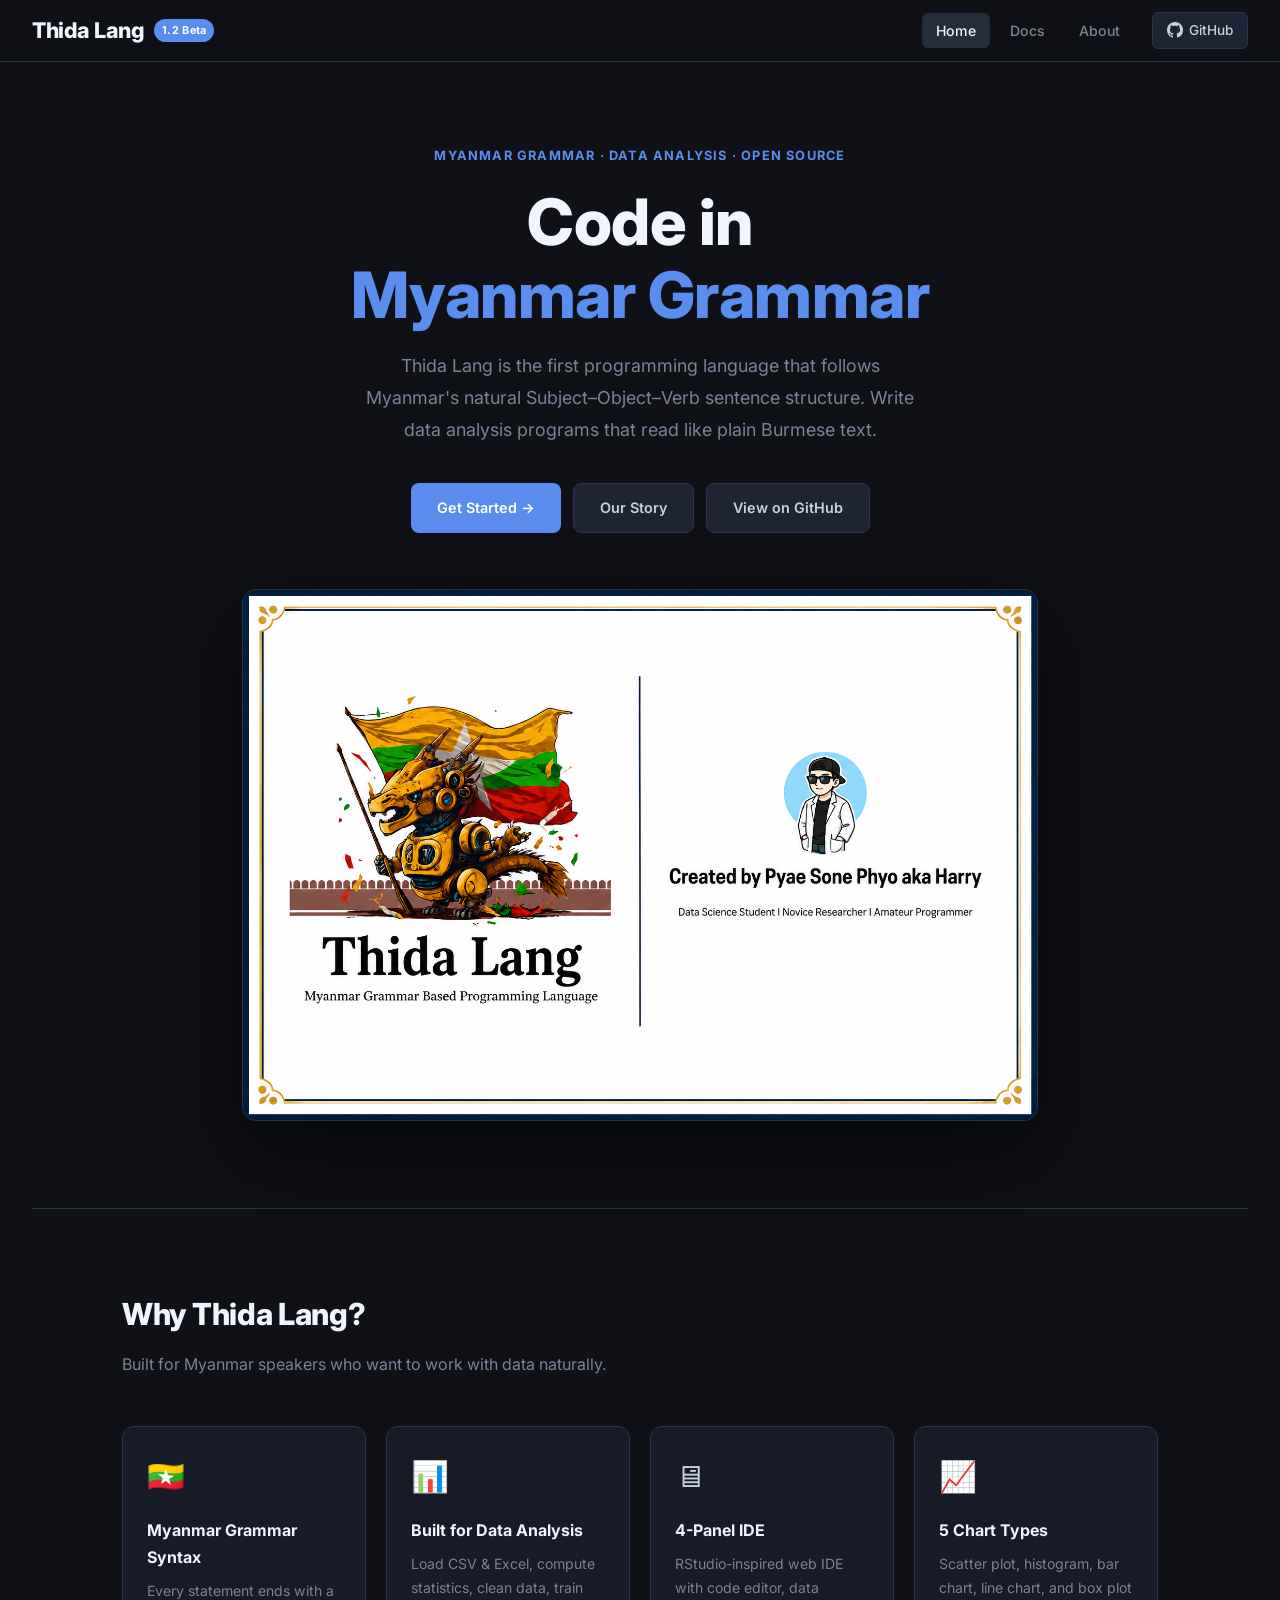
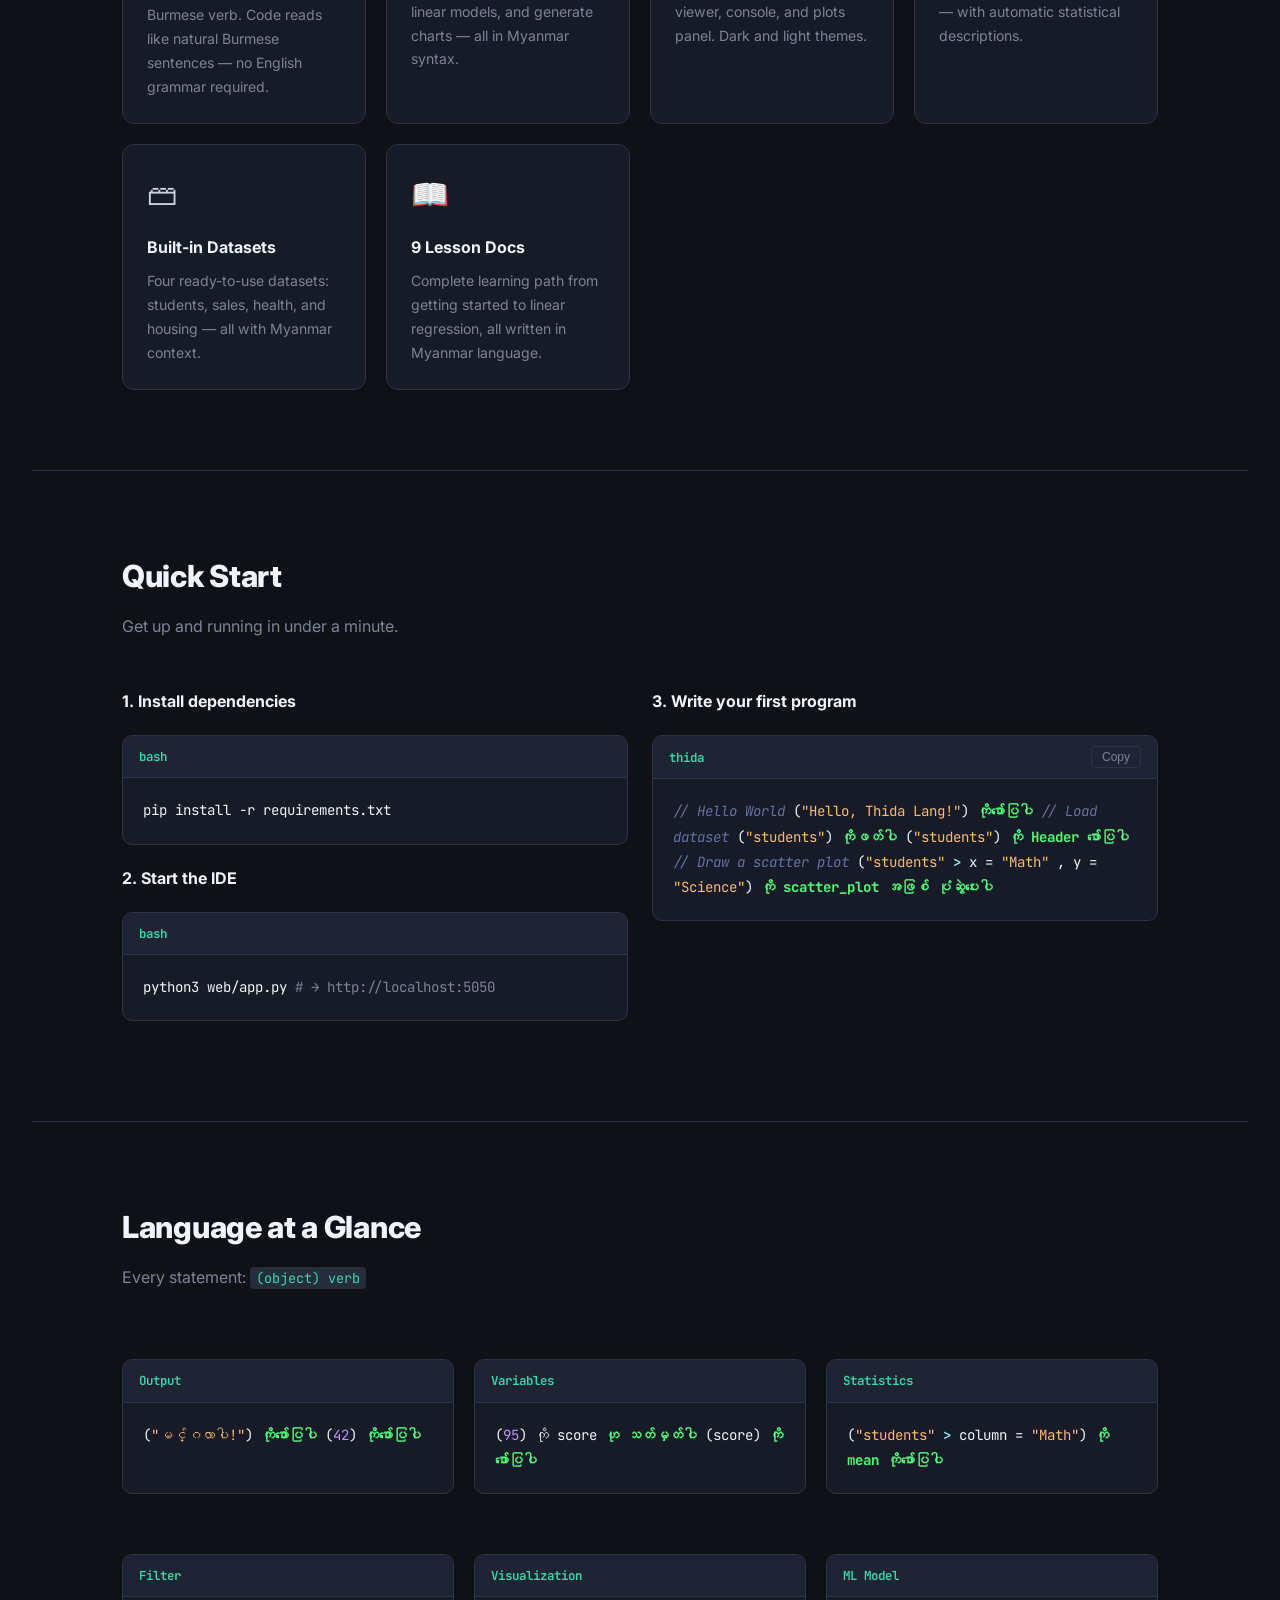
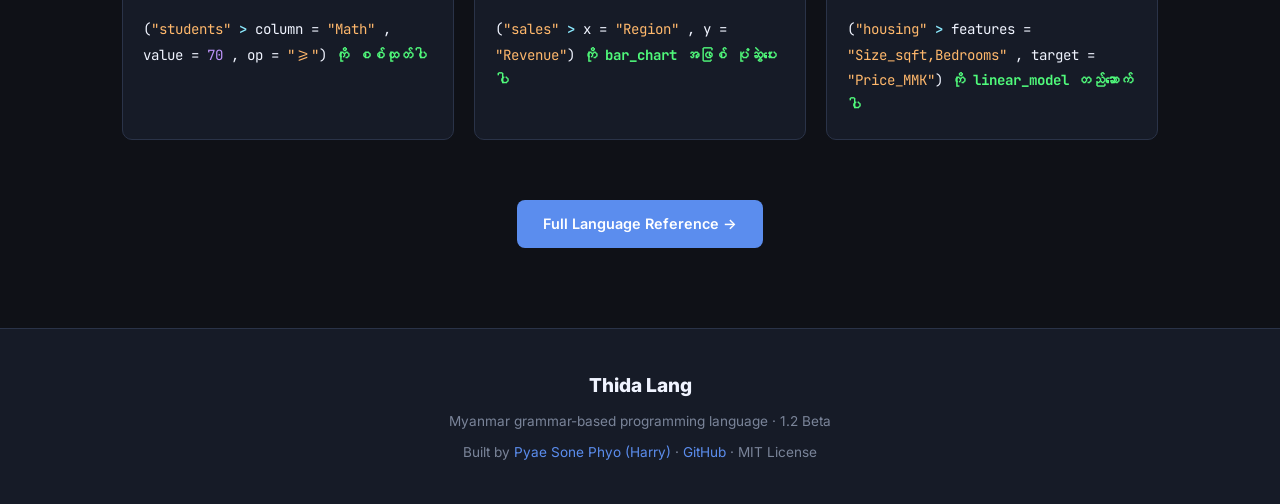
==== docs-site/index.html @ 3fd13e67 "add docs-site for Netlify deployment (index, docs, about pages)" ====
<!DOCTYPE html>
<html lang="en">
<head>
<meta charset="UTF-8">
<meta name="viewport" content="width=device-width,initial-scale=1">
<title>Thida Lang — Myanmar Data Language</title>
<meta name="description" content="Thida Lang 1.2 Beta — The first Myanmar grammar-based programming language for data analysis.">
<meta property="og:title" content="Thida Lang 1.2 Beta">
<meta property="og:description" content="Write data analysis code in Myanmar grammar structure.">
<meta property="og:image" content="assets/cover.png">
<link href="https://fonts.googleapis.com/css2?family=Inter:wght@400;500;600;700;800&family=JetBrains+Mono:wght@400;500&display=swap" rel="stylesheet">
<link rel="stylesheet" href="style.css">
</head>
<body>

<!-- NAV -->
<nav class="nav">
  <div class="nav-brand">
    <span class="nav-logo">Thida Lang</span>
    <span class="nav-badge">1.2 Beta</span>
  </div>
  <div class="nav-links">
    <a href="index.html"    class="nav-link active">Home</a>
    <a href="docs.html"     class="nav-link">Docs</a>
    <a href="about.html"    class="nav-link">About</a>
    <a href="https://github.com/deluluscientist/thida-lang" target="_blank" class="nav-link nav-gh">
      <svg width="16" height="16" viewBox="0 0 16 16" fill="currentColor">
        <path d="M8 0C3.58 0 0 3.58 0 8c0 3.54 2.29 6.53 5.47 7.59.4.07.55-.17.55-.38
          0-.19-.01-.82-.01-1.49-2.01.37-2.53-.49-2.69-.94-.09-.23-.48-.94-.82-1.13
          -.28-.15-.68-.52-.01-.53.63-.01 1.08.58 1.23.82.72 1.21 1.87.87 2.33.66
          .07-.52.28-.87.51-1.07-1.78-.2-3.64-.89-3.64-3.95 0-.87.31-1.59.82-2.15
          -.08-.2-.36-1.02.08-2.12 0 0 .67-.21 2.2.82.64-.18 1.32-.27 2-.27.68 0
          1.36.09 2 .27 1.53-1.04 2.2-.82 2.2-.82.44 1.1.16 1.92.08 2.12.51.56.82
          1.27.82 2.15 0 3.07-1.87 3.75-3.65 3.95.29.25.54.73.54 1.48 0 1.07-.01
          1.93-.01 2.2 0 .21.15.46.55.38A8.013 8.013 0 0016 8c0-4.42-3.58-8-8-8z"/>
      </svg>
      GitHub
    </a>
  </div>
</nav>

<!-- HERO -->
<section class="hero">
  <span class="hero-eyebrow">Myanmar Grammar · Data Analysis · Open Source</span>
  <h1 class="hero-title">Code in<br><span>Myanmar Grammar</span></h1>
  <p class="hero-sub">
    Thida Lang is the first programming language that follows Myanmar's natural
    Subject–Object–Verb sentence structure. Write data analysis programs that
    read like plain Burmese text.
  </p>
  <div class="hero-btns">
    <a href="docs.html" class="btn btn-primary">Get Started →</a>
    <a href="about.html" class="btn btn-secondary">Our Story</a>
    <a href="https://github.com/deluluscientist/thida-lang" target="_blank" class="btn btn-secondary">View on GitHub</a>
  </div>
  <img src="assets/cover.png" alt="Thida Lang IDE" class="hero-cover">
</section>

<hr class="divider">

<!-- FEATURES -->
<section class="section">
  <h2 class="section-title">Why Thida Lang?</h2>
  <p class="section-sub">Built for Myanmar speakers who want to work with data naturally.</p>
  <div class="feature-grid">
    <div class="feature-card">
      <div class="fc-icon">🇲🇲</div>
      <div class="fc-title">Myanmar Grammar Syntax</div>
      <div class="fc-desc">Every statement ends with a Burmese verb. Code reads like natural Burmese sentences — no English grammar required.</div>
    </div>
    <div class="feature-card">
      <div class="fc-icon">📊</div>
      <div class="fc-title">Built for Data Analysis</div>
      <div class="fc-desc">Load CSV & Excel, compute statistics, clean data, train linear models, and generate charts — all in Myanmar syntax.</div>
    </div>
    <div class="feature-card">
      <div class="fc-icon">🖥</div>
      <div class="fc-title">4-Panel IDE</div>
      <div class="fc-desc">RStudio-inspired web IDE with code editor, data viewer, console, and plots panel. Dark and light themes.</div>
    </div>
    <div class="feature-card">
      <div class="fc-icon">📈</div>
      <div class="fc-title">5 Chart Types</div>
      <div class="fc-desc">Scatter plot, histogram, bar chart, line chart, and box plot — with automatic statistical descriptions.</div>
    </div>
    <div class="feature-card">
      <div class="fc-icon">🗃</div>
      <div class="fc-title">Built-in Datasets</div>
      <div class="fc-desc">Four ready-to-use datasets: students, sales, health, and housing — all with Myanmar context.</div>
    </div>
    <div class="feature-card">
      <div class="fc-icon">📖</div>
      <div class="fc-title">9 Lesson Docs</div>
      <div class="fc-desc">Complete learning path from getting started to linear regression, all written in Myanmar language.</div>
    </div>
  </div>
</section>

<hr class="divider">

<!-- QUICK START -->
<section class="section">
  <h2 class="section-title">Quick Start</h2>
  <p class="section-sub">Get up and running in under a minute.</p>

  <div class="qs-grid">
    <div>
      <h3 style="color:var(--bright);font-size:1rem;font-weight:700;margin-bottom:12px">1. Install dependencies</h3>
      <div class="code-block">
        <div class="cb-header"><span class="cb-lang">bash</span></div>
        <div class="cb-body">pip install -r requirements.txt</div>
      </div>

      <h3 style="color:var(--bright);font-size:1rem;font-weight:700;margin:20px 0 12px">2. Start the IDE</h3>
      <div class="code-block">
        <div class="cb-header"><span class="cb-lang">bash</span></div>
        <div class="cb-body">python3 web/app.py
<span style="color:var(--dim)"># → http://localhost:5050</span></div>
      </div>
    </div>

    <div>
      <h3 style="color:var(--bright);font-size:1rem;font-weight:700;margin-bottom:12px">3. Write your first program</h3>
      <div class="code-block">
        <div class="cb-header"><span class="cb-lang">thida</span><button class="cb-copy" onclick="copyCode(this)">Copy</button></div>
        <div class="cb-body"><span class="cmt">// Hello World</span>
(<span class="str">"Hello, Thida Lang!"</span>) <span class="verb">ကိုဖော်ပြပါ</span>

<span class="cmt">// Load dataset</span>
(<span class="str">"students"</span>) <span class="verb">ကိုဖတ်ပါ</span>
(<span class="str">"students"</span>) <span class="verb">ကို Header ဖော်ပြပါ</span>

<span class="cmt">// Draw a scatter plot</span>
(<span class="str">"students"</span> <span class="op">></span> x = <span class="str">"Math"</span> , y = <span class="str">"Science"</span>)
  <span class="verb">ကို scatter_plot အဖြစ် ပုံဆွဲပေးပါ</span></div>
      </div>
    </div>
  </div>
</section>

<hr class="divider">

<!-- SYNTAX OVERVIEW -->
<section class="section">
  <h2 class="section-title">Language at a Glance</h2>
  <p class="section-sub">Every statement: <code>(object) verb</code></p>

  <div class="feature-grid" style="grid-template-columns: repeat(auto-fill, minmax(300px, 1fr))">

    <div class="code-block">
      <div class="cb-header"><span class="cb-lang">Output</span></div>
      <div class="cb-body">(<span class="str">"မင်္ဂလာပါ!"</span>) <span class="verb">ကိုဖော်ပြပါ</span>
(<span class="num">42</span>) <span class="verb">ကိုဖော်ပြပါ</span></div>
    </div>

    <div class="code-block">
      <div class="cb-header"><span class="cb-lang">Variables</span></div>
      <div class="cb-body">(<span class="num">95</span>) ကို score <span class="verb">ဟု သတ်မှတ်ပါ</span>
(score) <span class="verb">ကိုဖော်ပြပါ</span></div>
    </div>

    <div class="code-block">
      <div class="cb-header"><span class="cb-lang">Statistics</span></div>
      <div class="cb-body">(<span class="str">"students"</span> <span class="op">></span> column = <span class="str">"Math"</span>)
  <span class="verb">ကို mean ကိုဖော်ပြပါ</span></div>
    </div>

    <div class="code-block">
      <div class="cb-header"><span class="cb-lang">Filter</span></div>
      <div class="cb-body">(<span class="str">"students"</span> <span class="op">></span> column = <span class="str">"Math"</span> ,
  value = <span class="num">70</span> , op = <span class="str">">="</span>)
  <span class="verb">ကို စစ်ထုတ်ပါ</span></div>
    </div>

    <div class="code-block">
      <div class="cb-header"><span class="cb-lang">Visualization</span></div>
      <div class="cb-body">(<span class="str">"sales"</span> <span class="op">></span> x = <span class="str">"Region"</span> ,
  y = <span class="str">"Revenue"</span>)
  <span class="verb">ကို bar_chart အဖြစ် ပုံဆွဲပေးပါ</span></div>
    </div>

    <div class="code-block">
      <div class="cb-header"><span class="cb-lang">ML Model</span></div>
      <div class="cb-body">(<span class="str">"housing"</span> <span class="op">></span>
  features = <span class="str">"Size_sqft,Bedrooms"</span> ,
  target = <span class="str">"Price_MMK"</span>)
  <span class="verb">ကို linear_model တည်ဆောက်ပါ</span></div>
    </div>

  </div>

  <div style="text-align:center;margin-top:40px">
    <a href="docs.html" class="btn btn-primary">Full Language Reference →</a>
  </div>
</section>

<!-- FOOTER -->
<footer>
  <div class="footer-inner">
    <div class="footer-logo">Thida Lang</div>
    <p>Myanmar grammar-based programming language · 1.2 Beta</p>
    <p style="margin-top:8px">
      Built by <a href="about.html">Pyae Sone Phyo (Harry)</a> ·
      <a href="https://github.com/deluluscientist/thida-lang" target="_blank">GitHub</a> ·
      MIT License
    </p>
  </div>
</footer>

<script>
function copyCode(btn) {
  const code = btn.closest(".code-block").querySelector(".cb-body").innerText;
  navigator.clipboard.writeText(code).then(() => {
    btn.textContent = "Copied!";
    setTimeout(() => btn.textContent = "Copy", 1800);
  });
}
</script>
</body>
</html>
---- docs-site/style.css ----
/* ═══════════════════════════════════════════════════════
   Thida Lang — Documentation Site
   ═══════════════════════════════════════════════════════ */
:root {
  --bg:        #0f1117;
  --bg2:       #161b27;
  --bg3:       #1e2433;
  --bg4:       #252d3d;
  --border:    #2a3348;
  --text:      #c9d1e0;
  --dim:       #7a8499;
  --bright:    #f0f4ff;
  --accent:    #5b8dee;
  --accent2:   #38d9a9;
  --pink:      #f06292;
  --yellow:    #ffd740;
  --font-ui:   'Inter', -apple-system, sans-serif;
  --font-mono: 'JetBrains Mono', 'Fira Code', monospace;
  --nav-h:     62px;
  --sidebar-w: 260px;
}

*, *::before, *::after { box-sizing: border-box; margin: 0; padding: 0; }
html { scroll-behavior: smooth; }
body { font-family: var(--font-ui); background: var(--bg); color: var(--text);
       font-size: 15px; line-height: 1.7; -webkit-font-smoothing: antialiased; }
a    { color: var(--accent); text-decoration: none; }
a:hover { text-decoration: underline; }
code { font-family: var(--font-mono); font-size: .85em; background: var(--bg4);
       padding: 2px 6px; border-radius: 4px; color: var(--accent2); }
kbd  { font-family: var(--font-mono); font-size: .8em; background: var(--bg4);
       border: 1px solid var(--border); border-radius: 3px; padding: 1px 6px; color: var(--text); }

/* ── NAV ─────────────────────────────────────────────── */
.nav {
  position: fixed; top: 0; left: 0; right: 0; height: var(--nav-h);
  background: rgba(15,17,23,.92); backdrop-filter: blur(12px);
  border-bottom: 1px solid var(--border);
  display: flex; align-items: center;
  padding: 0 32px; gap: 0; z-index: 100;
}
.nav-brand { display: flex; align-items: center; gap: 10px; margin-right: auto; }
.nav-logo   { font-size: 1.35rem; font-weight: 800; color: var(--bright); letter-spacing: -.5px; }
.nav-badge  { font-size: .68rem; font-weight: 700; background: var(--accent);
               color: #fff; padding: 2px 8px; border-radius: 99px; letter-spacing: .3px; }
.nav-links  { display: flex; align-items: center; gap: 6px; }
.nav-link   { color: var(--dim); padding: 6px 14px; border-radius: 6px;
               font-size: .88rem; font-weight: 500; transition: color .15s, background .15s; }
.nav-link:hover, .nav-link.active { color: var(--bright); background: var(--bg4);
                                     text-decoration: none; }
.nav-gh {
  display: flex; align-items: center; gap: 6px;
  background: var(--bg3); border: 1px solid var(--border);
  color: var(--text); padding: 6px 14px; border-radius: 6px;
  font-size: .85rem; font-weight: 500; margin-left: 12px;
  transition: border-color .15s;
}
.nav-gh:hover { border-color: var(--accent); color: var(--bright); text-decoration: none; }

/* ── HERO ─────────────────────────────────────────────── */
.hero {
  padding: calc(var(--nav-h) + 80px) 32px 80px;
  text-align: center;
  max-width: 860px; margin: 0 auto;
}
.hero-eyebrow {
  display: inline-block; font-size: .8rem; font-weight: 700; letter-spacing: 1.2px;
  color: var(--accent); text-transform: uppercase; margin-bottom: 18px;
}
.hero-title {
  font-size: clamp(2.4rem, 6vw, 4rem); font-weight: 800;
  color: var(--bright); line-height: 1.15; margin-bottom: 18px;
  letter-spacing: -.5px;
}
.hero-title span { color: var(--accent); }
.hero-sub {
  font-size: 1.12rem; color: var(--dim); max-width: 560px;
  margin: 0 auto 36px; line-height: 1.8;
}
.hero-btns { display: flex; gap: 12px; justify-content: center; flex-wrap: wrap; margin-bottom: 56px; }
.btn {
  display: inline-flex; align-items: center; gap: 8px;
  padding: 12px 26px; border-radius: 8px;
  font-size: .9rem; font-weight: 600; cursor: pointer;
  transition: opacity .15s, transform .1s;
}
.btn:hover { opacity: .88; transform: translateY(-1px); text-decoration: none; }
.btn-primary { background: var(--accent); color: #fff; }
.btn-secondary { background: var(--bg3); border: 1px solid var(--border); color: var(--text); }

.hero-cover {
  max-width: 100%; border-radius: 14px;
  border: 1px solid var(--border);
  box-shadow: 0 32px 80px rgba(0,0,0,.5);
}

/* ── FEATURES ─────────────────────────────────────────── */
.section { padding: 80px 32px; max-width: 1100px; margin: 0 auto; }
.section-title {
  font-size: 1.9rem; font-weight: 800; color: var(--bright);
  margin-bottom: 10px; letter-spacing: -.3px;
}
.section-sub { color: var(--dim); margin-bottom: 48px; font-size: 1rem; }

.feature-grid {
  display: grid; grid-template-columns: repeat(auto-fill, minmax(240px, 1fr));
  gap: 20px;
}
.feature-card {
  background: var(--bg2); border: 1px solid var(--border); border-radius: 12px;
  padding: 24px; transition: border-color .2s, transform .15s;
}
.feature-card:hover { border-color: var(--accent); transform: translateY(-3px); }
.fc-icon  { font-size: 1.9rem; margin-bottom: 14px; }
.fc-title { font-size: 1rem; font-weight: 700; color: var(--bright); margin-bottom: 8px; }
.fc-desc  { font-size: .88rem; color: var(--dim); line-height: 1.7; }

/* ── CODE BLOCK ───────────────────────────────────────── */
.code-block {
  background: var(--bg2); border: 1px solid var(--border); border-radius: 10px;
  overflow: hidden; margin: 20px 0;
}
.cb-header {
  display: flex; align-items: center; justify-content: space-between;
  padding: 10px 16px; background: var(--bg3); border-bottom: 1px solid var(--border);
  font-size: .78rem; color: var(--dim);
}
.cb-lang { color: var(--accent2); font-weight: 600; font-family: var(--font-mono); }
.cb-copy {
  background: none; border: 1px solid var(--border); color: var(--dim);
  padding: 3px 10px; border-radius: 4px; font-size: .75rem; cursor: pointer;
  transition: border-color .15s, color .15s;
}
.cb-copy:hover { border-color: var(--accent); color: var(--accent); }
.cb-body {
  padding: 20px; font-family: var(--font-mono); font-size: .88rem;
  line-height: 1.8; overflow-x: auto; color: var(--bright);
}
.cb-body .kw   { color: #ff79c6; font-weight: 700; }
.cb-body .verb { color: #50fa7b; font-weight: 700; }
.cb-body .str  { color: #ffb86c; }
.cb-body .num  { color: #bd93f9; }
.cb-body .op   { color: #8be9fd; font-weight: 600; }
.cb-body .cmt  { color: #6272a4; font-style: italic; }

/* ── QUICK START ──────────────────────────────────────── */
.qs-grid { display: grid; grid-template-columns: 1fr 1fr; gap: 24px; }
@media (max-width: 700px) { .qs-grid { grid-template-columns: 1fr; } }

/* ── DIVIDER ──────────────────────────────────────────── */
.divider { border: none; border-top: 1px solid var(--border); margin: 0 32px; }

/* ══════════════════════════════════════════════════════
   DOCS PAGE
   ══════════════════════════════════════════════════════ */
.docs-layout {
  display: flex;
  padding-top: var(--nav-h);
  min-height: 100vh;
}
.docs-sidebar {
  width: var(--sidebar-w); flex-shrink: 0;
  position: sticky; top: var(--nav-h);
  height: calc(100vh - var(--nav-h));
  overflow-y: auto; padding: 28px 0;
  border-right: 1px solid var(--border);
  scrollbar-width: thin; scrollbar-color: var(--bg4) transparent;
}
.docs-sidebar::-webkit-scrollbar { width: 4px; }
.docs-sidebar::-webkit-scrollbar-thumb { background: var(--bg4); border-radius: 2px; }

.ds-group       { margin-bottom: 6px; }
.ds-group-title {
  padding: 6px 24px; font-size: .7rem; font-weight: 700;
  letter-spacing: .8px; color: var(--dim); text-transform: uppercase;
}
.ds-link {
  display: block; padding: 7px 24px; font-size: .87rem;
  color: var(--dim); border-left: 2px solid transparent;
  transition: color .12s, border-color .12s, background .12s;
}
.ds-link:hover        { color: var(--text); background: var(--bg2); text-decoration: none; }
.ds-link.active       { color: var(--accent); border-left-color: var(--accent);
                         background: rgba(91,141,238,.08); }

.docs-content {
  flex: 1; padding: 48px 56px 80px; max-width: 820px;
  min-width: 0;
}
@media (max-width: 900px) {
  .docs-layout   { flex-direction: column; }
  .docs-sidebar  { width: 100%; height: auto; position: static; border-right: none;
                   border-bottom: 1px solid var(--border); padding: 16px 0; }
  .docs-content  { padding: 32px 24px 60px; }
}

.dc-section { margin-bottom: 56px; }
.dc-h1 { font-size: 1.9rem; font-weight: 800; color: var(--bright);
          margin-bottom: 10px; letter-spacing: -.3px; }
.dc-h2 { font-size: 1.35rem; font-weight: 700; color: var(--bright);
          margin: 36px 0 12px; padding-bottom: 8px; border-bottom: 1px solid var(--border); }
.dc-h3 { font-size: 1.05rem; font-weight: 600; color: var(--bright); margin: 24px 0 8px; }
.dc-p  { color: var(--text); margin-bottom: 14px; line-height: 1.8; }
.dc-lead { font-size: 1.05rem; color: var(--dim); margin-bottom: 28px; line-height: 1.8; }
.dc-tag  { display: inline-block; font-size: .72rem; font-weight: 700;
           padding: 2px 8px; border-radius: 99px; margin-bottom: 12px; }
.tag-syntax { background: rgba(91,141,238,.18); color: var(--accent); }
.tag-example{ background: rgba(56,217,169,.18); color: var(--accent2); }

/* Reference table */
.ref-table { width: 100%; border-collapse: collapse; margin: 16px 0 24px; font-size: .88rem; }
.ref-table th { background: var(--bg3); color: var(--bright); padding: 10px 14px;
                text-align: left; font-weight: 600; border: 1px solid var(--border); }
.ref-table td { padding: 9px 14px; border: 1px solid var(--border); color: var(--text);
                vertical-align: top; }
.ref-table tr:nth-child(even) td { background: rgba(255,255,255,.02); }
.ref-table td code { font-size: .8em; }

/* Callout */
.callout {
  display: flex; gap: 12px; background: rgba(91,141,238,.1);
  border: 1px solid rgba(91,141,238,.3); border-radius: 8px;
  padding: 14px 16px; margin: 20px 0; font-size: .9rem; color: var(--text);
}
.callout-icon { font-size: 1.1rem; flex-shrink: 0; margin-top: 1px; }

/* ══════════════════════════════════════════════════════
   ABOUT PAGE
   ══════════════════════════════════════════════════════ */
.about-hero {
  padding: calc(var(--nav-h) + 72px) 32px 60px;
  max-width: 780px; margin: 0 auto;
}
.about-section { max-width: 780px; margin: 0 auto; padding: 0 32px 64px; }
.ah-title { font-size: 2.4rem; font-weight: 800; color: var(--bright);
             margin-bottom: 14px; letter-spacing: -.4px; }
.ah-sub   { font-size: 1.05rem; color: var(--dim); line-height: 1.8; }

.contributor-grid { display: grid; grid-template-columns: repeat(auto-fill, minmax(200px, 1fr));
                    gap: 16px; margin-top: 24px; }
.contrib-card {
  background: var(--bg2); border: 1px solid var(--border); border-radius: 10px;
  padding: 18px 16px; text-align: center;
  transition: border-color .2s;
}
.contrib-card:hover { border-color: var(--accent); }
.contrib-avatar { width: 48px; height: 48px; border-radius: 50%; background: var(--bg4);
                  display: flex; align-items: center; justify-content: center;
                  font-size: 1.3rem; margin: 0 auto 10px; }
.contrib-name   { font-size: .9rem; font-weight: 600; color: var(--bright); margin-bottom: 4px; }
.contrib-role   { font-size: .78rem; color: var(--dim); }
.contrib-card.creator { border-color: var(--accent); }
.contrib-card.creator .contrib-avatar { background: rgba(91,141,238,.2); }

.ack-list { list-style: none; display: flex; flex-wrap: wrap; gap: 10px; margin-top: 16px; }
.ack-list li {
  background: var(--bg3); border: 1px solid var(--border);
  border-radius: 99px; padding: 6px 16px; font-size: .85rem; color: var(--text);
}

.ref-group { margin-bottom: 32px; }
.ref-group-title { font-size: 1rem; font-weight: 700; color: var(--bright); margin-bottom: 12px; }
.ref-link-list   { list-style: none; display: flex; flex-direction: column; gap: 7px; }
.ref-link-list a { font-size: .88rem; color: var(--accent);
                   display: flex; align-items: center; gap: 6px; }
.ref-link-list a::before { content: '↗'; font-size: .75rem; opacity: .7; }
.ref-link-list a:hover   { text-decoration: underline; }

/* ── FOOTER ───────────────────────────────────────────── */
footer {
  background: var(--bg2); border-top: 1px solid var(--border);
  padding: 40px 32px; text-align: center;
  font-size: .85rem; color: var(--dim);
}
footer a { color: var(--accent); }
.footer-inner { max-width: 600px; margin: 0 auto; }
.footer-logo  { font-size: 1.2rem; font-weight: 800; color: var(--bright); margin-bottom: 8px; }

/* ── RESPONSIVE ───────────────────────────────────────── */
@media (max-width: 600px) {
  .nav { padding: 0 16px; }
  .nav-links .nav-link:not(.nav-gh) { display: none; }
  .hero, .section, .about-hero, .about-section { padding-left: 20px; padding-right: 20px; }
  .hero-title { font-size: 2rem; }
}

/* ── SCROLL HIGHLIGHT ─────────────────────────────────── */
.highlight-target { scroll-margin-top: calc(var(--nav-h) + 16px); }

/* ── MYANMAR TEXT ─────────────────────────────────────── */
.my { font-size: .92em; }
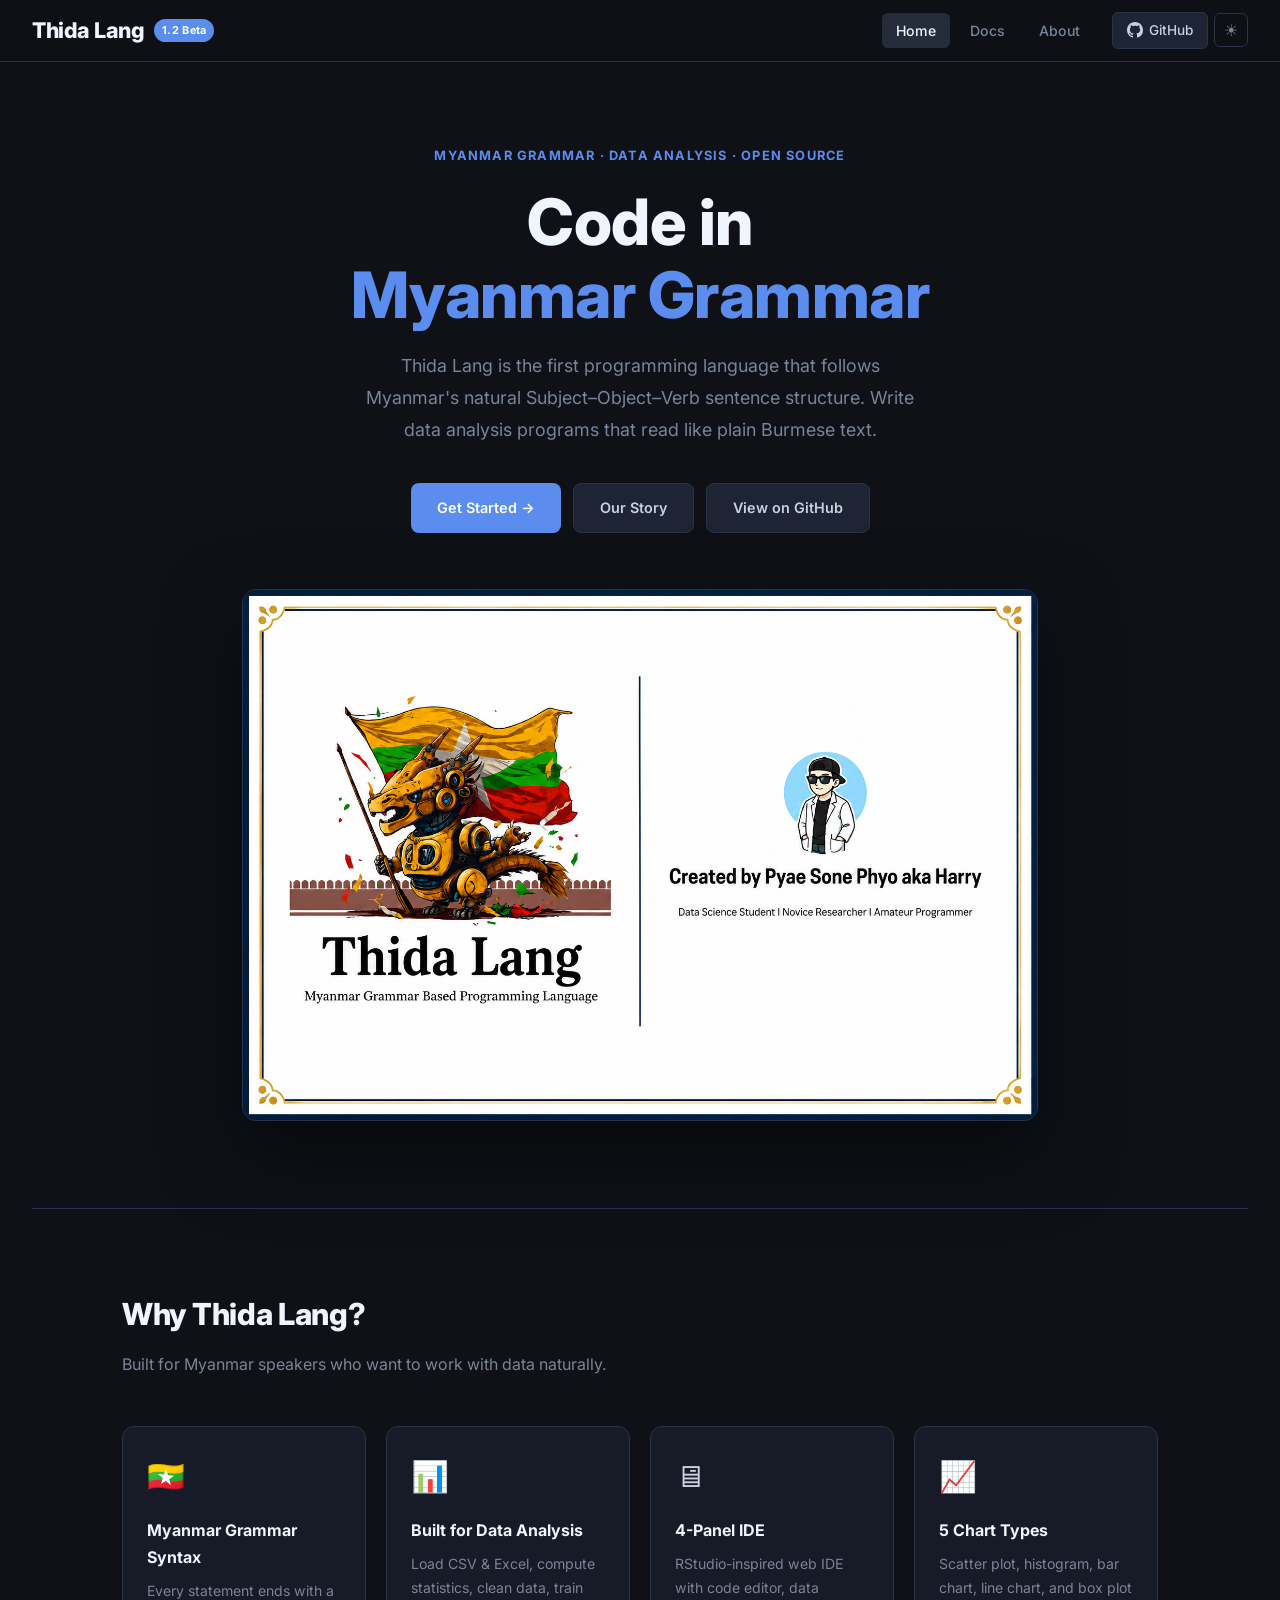
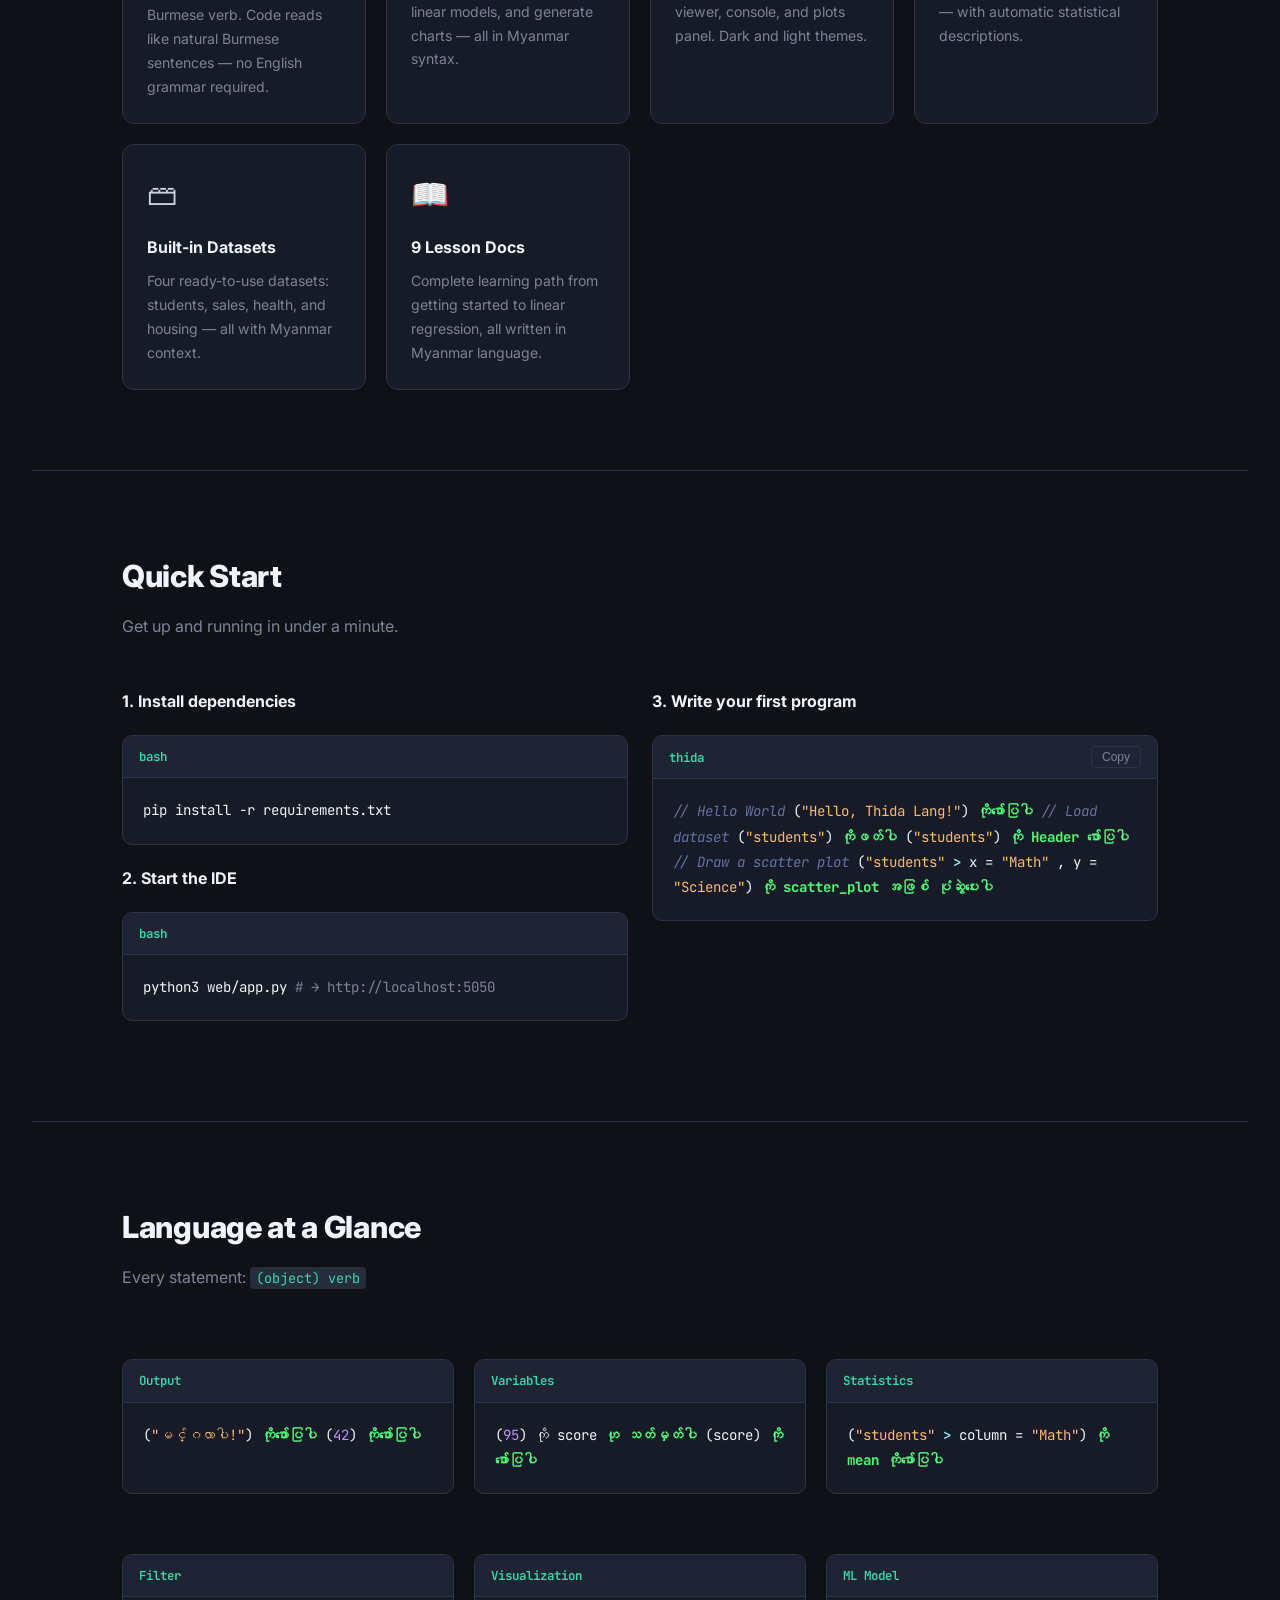
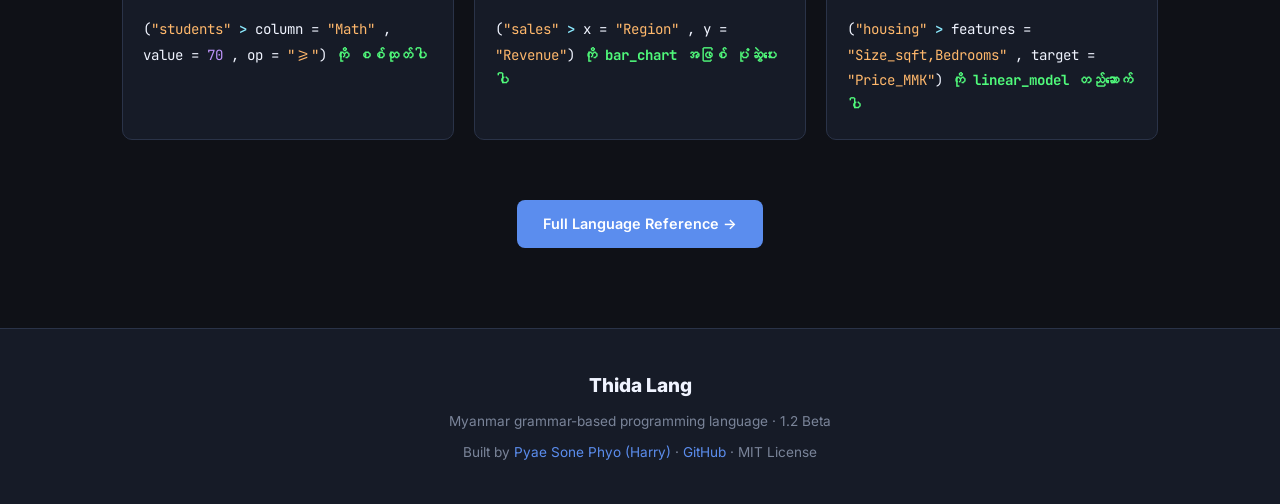
==== commit 944d95d2: "Add light/dark theme toggle to docs-site - Create docs-site/theme.js: shared toggle logic with local" ====
--- a/docs-site/index.html
+++ b/docs-site/index.html
@@ -1,5 +1,5 @@
 <!DOCTYPE html>
-<html lang="en">
+<html lang="en" data-theme="dark">
 <head>
 <meta charset="UTF-8">
 <meta name="viewport" content="width=device-width,initial-scale=1">
@@ -10,6 +10,7 @@
 <meta property="og:image" content="assets/cover.png">
 <link href="https://fonts.googleapis.com/css2?family=Inter:wght@400;500;600;700;800&family=JetBrains+Mono:wght@400;500&display=swap" rel="stylesheet">
 <link rel="stylesheet" href="style.css">
+<script src="theme.js"></script>
 </head>
 <body>
 
@@ -36,6 +37,7 @@
       </svg>
       GitHub
     </a>
+    <button id="theme-btn" class="theme-btn" onclick="toggleTheme()" title="Toggle theme">☀</button>
   </div>
 </nav>
 
--- a/docs-site/style.css
+++ b/docs-site/style.css
@@ -20,6 +20,66 @@
   --sidebar-w: 260px;
 }
 
+/* ── LIGHT THEME ────────────────────────────────────── */
+[data-theme="light"] {
+  --bg:     #f5f7fb;
+  --bg2:    #ffffff;
+  --bg3:    #edf0f7;
+  --bg4:    #e2e6f0;
+  --border: #cdd3e0;
+  --text:   #374151;
+  --dim:    #6b7280;
+  --bright: #111827;
+  --accent: #2563eb;
+  --accent2: #059669;
+  --pink:   #db2777;
+  --yellow: #b45309;
+}
+
+[data-theme="light"] .nav {
+  background: rgba(245,247,251,.94);
+}
+
+[data-theme="light"] .hero-cover {
+  box-shadow: 0 24px 60px rgba(0,0,0,.12);
+}
+
+[data-theme="light"] .cb-body { color: #1a1a1a; }
+[data-theme="light"] .cb-body .kw   { color: #7c00d4; }
+[data-theme="light"] .cb-body .verb { color: #0d7c45; }
+[data-theme="light"] .cb-body .str  { color: #c2410c; }
+[data-theme="light"] .cb-body .num  { color: #1d4ed8; }
+[data-theme="light"] .cb-body .op   { color: #0891b2; }
+[data-theme="light"] .cb-body .cmt  { color: #6b7280; }
+
+[data-theme="light"] .ds-link.active {
+  background: rgba(37,99,235,.07);
+}
+
+[data-theme="light"] .contrib-card.creator {
+  border-color: var(--accent);
+  background: rgba(37,99,235,.04);
+}
+
+/* ── THEME BUTTON ───────────────────────────────────── */
+.theme-btn {
+  background: none;
+  border: 1px solid var(--border);
+  color: var(--dim);
+  width: 34px; height: 34px;
+  border-radius: 6px;
+  font-size: 1rem;
+  cursor: pointer;
+  display: flex; align-items: center; justify-content: center;
+  transition: border-color .15s, color .15s, background .15s;
+  flex-shrink: 0;
+}
+.theme-btn:hover {
+  border-color: var(--accent);
+  color: var(--bright);
+  background: var(--bg4);
+}
+
 *, *::before, *::after { box-sizing: border-box; margin: 0; padding: 0; }
 html { scroll-behavior: smooth; }
 body { font-family: var(--font-ui); background: var(--bg); color: var(--text);
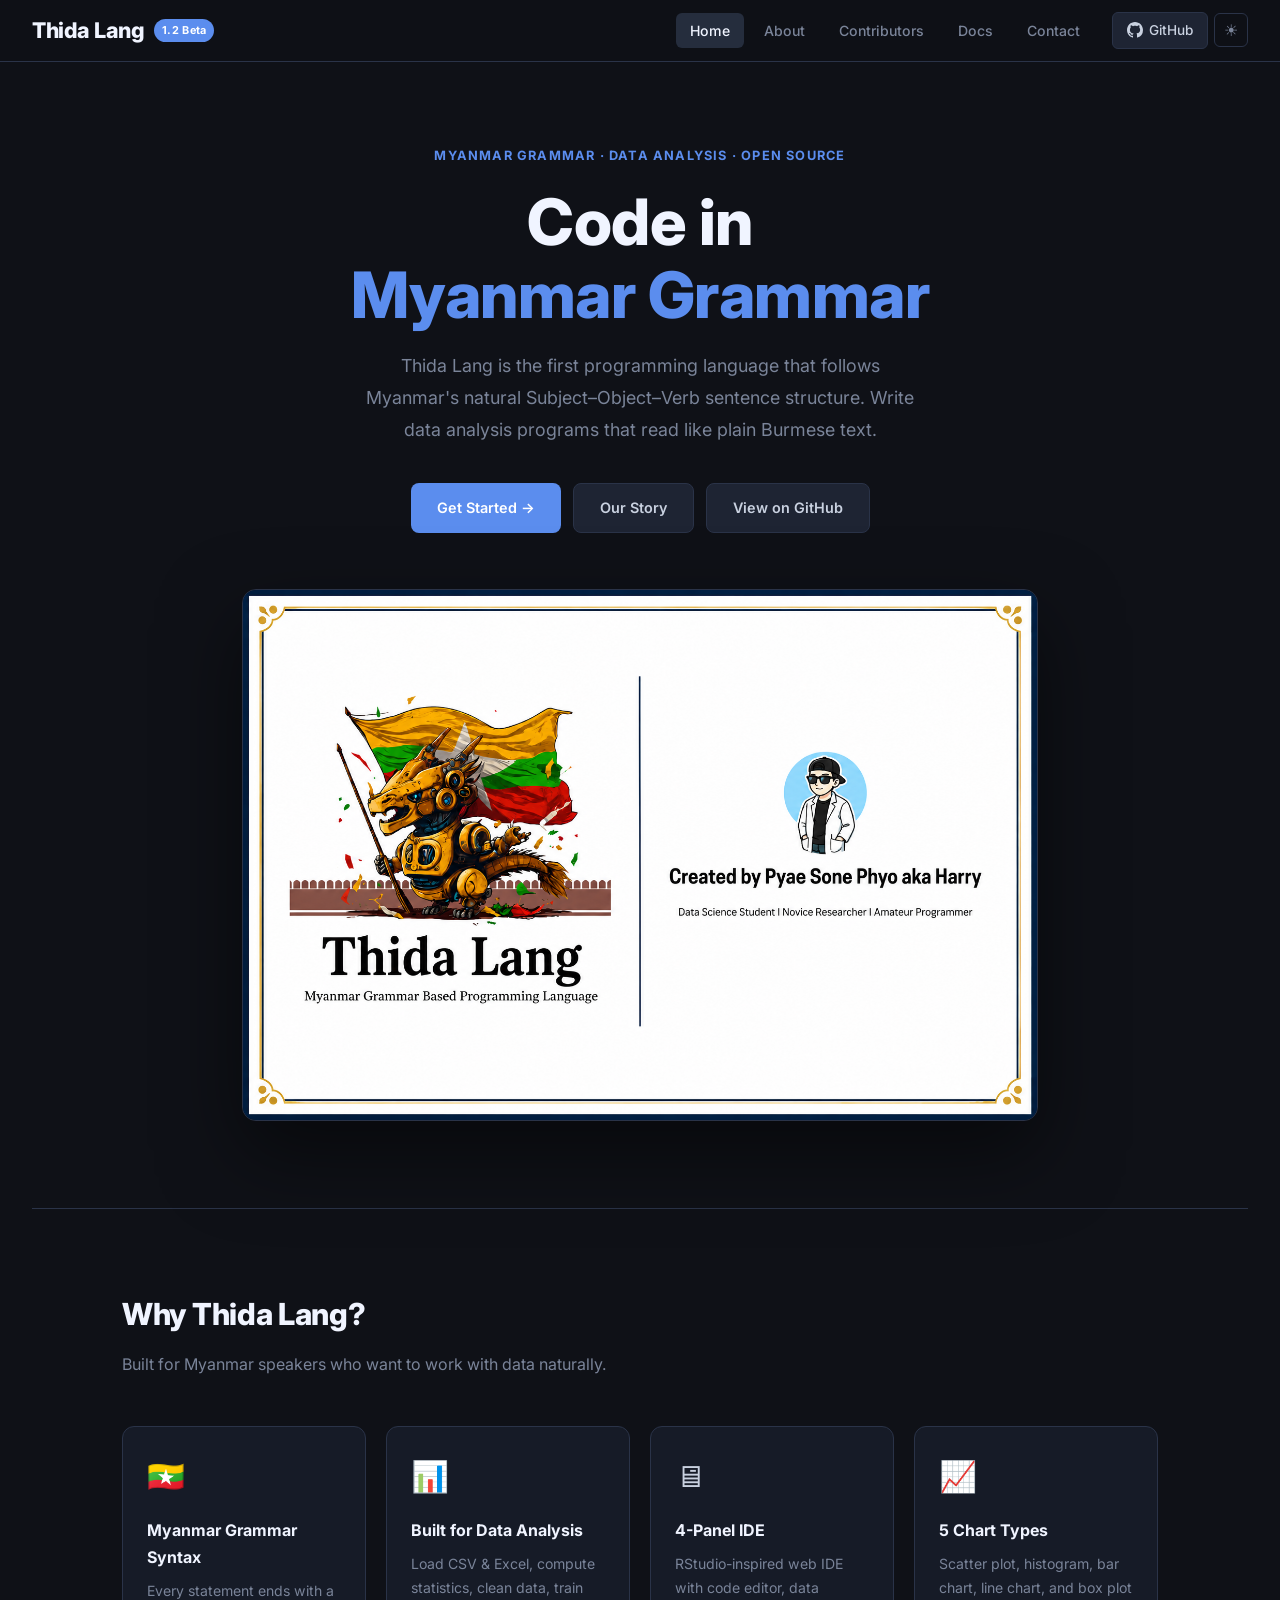
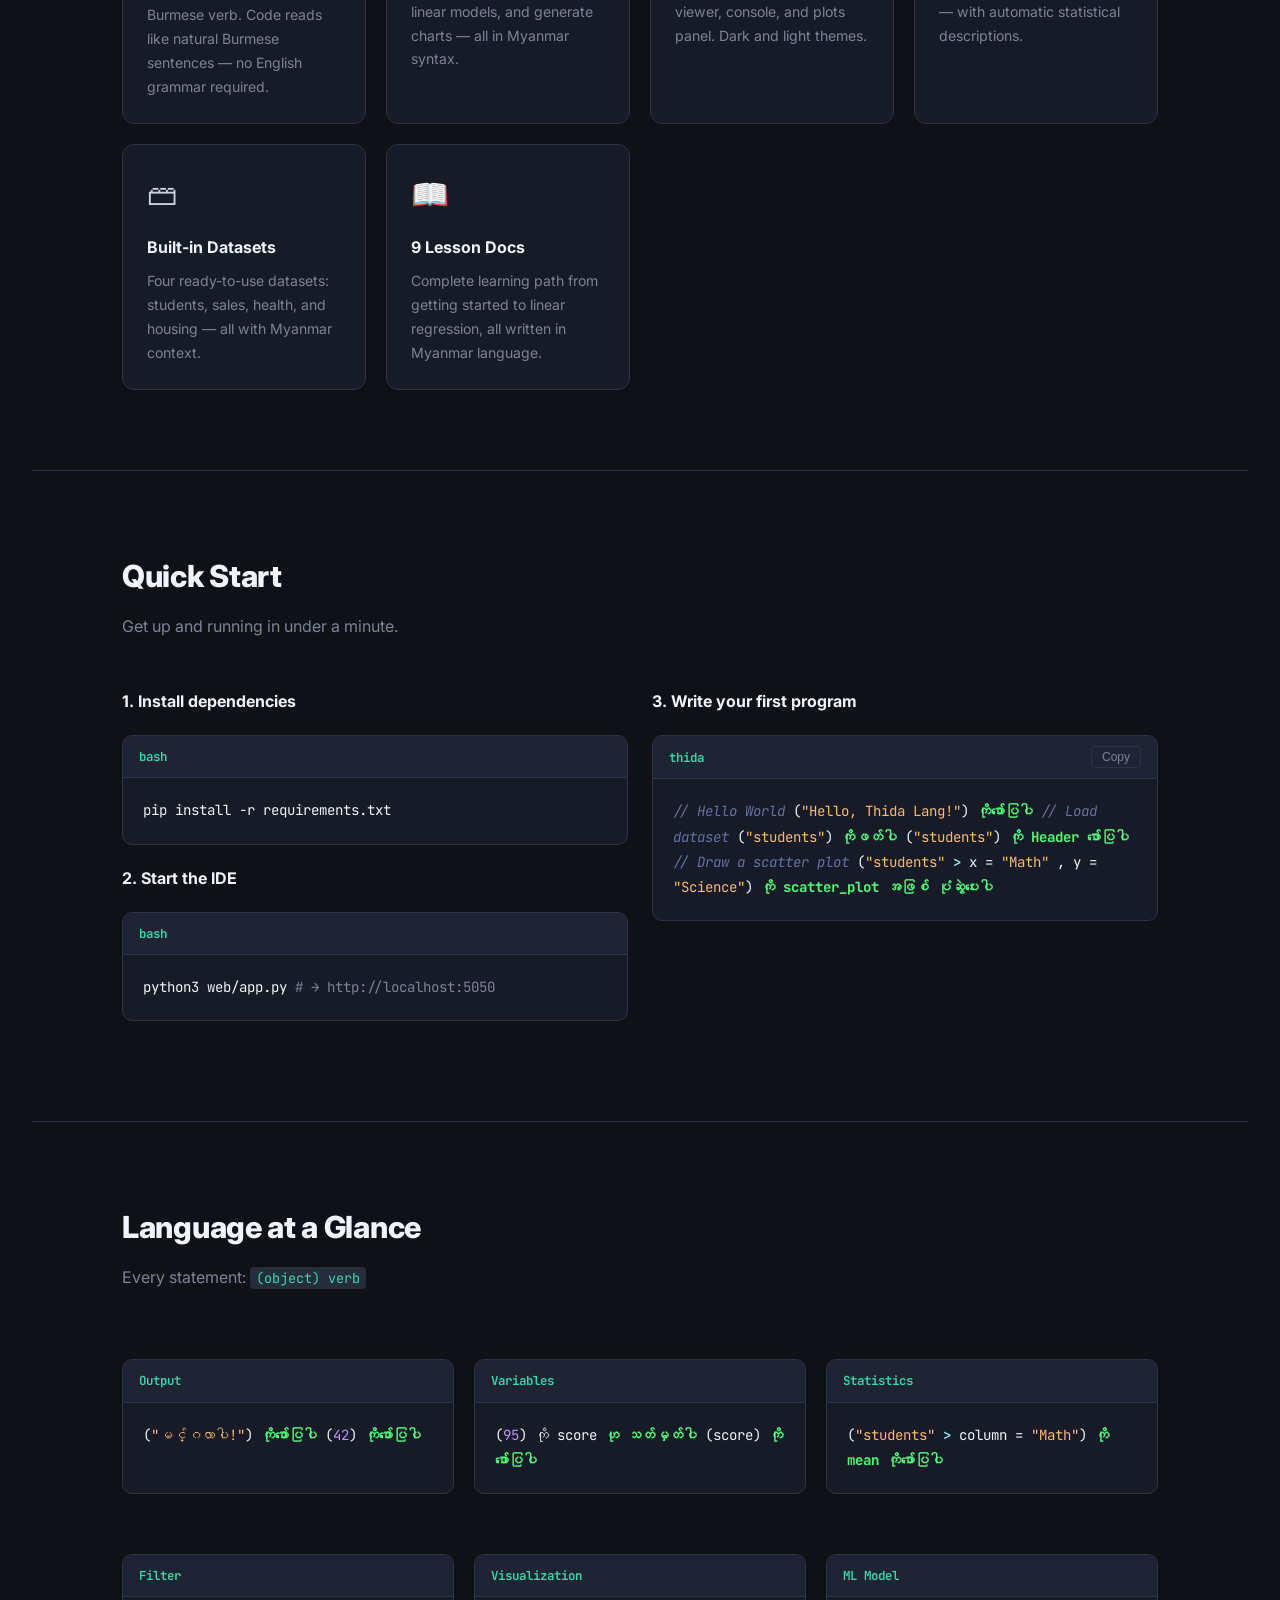
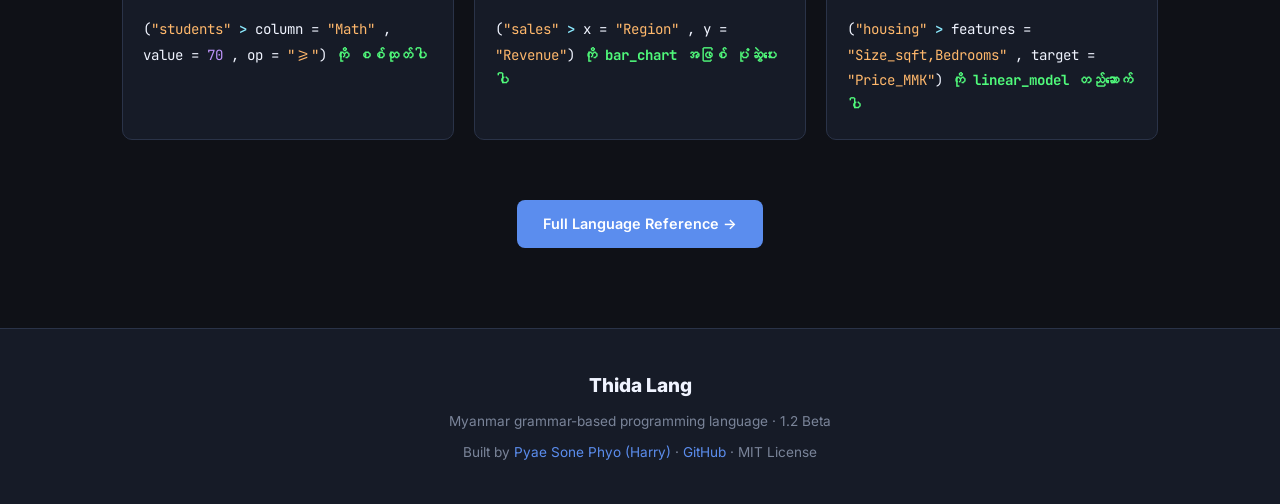
==== commit cc3a46fe: "Add Contributors and Contact pages; restructure docs-site to 5 pages - New contributors.html: groupe" ====
--- a/docs-site/index.html
+++ b/docs-site/index.html
@@ -21,9 +21,11 @@
     <span class="nav-badge">1.2 Beta</span>
   </div>
   <div class="nav-links">
-    <a href="index.html"    class="nav-link active">Home</a>
-    <a href="docs.html"     class="nav-link">Docs</a>
-    <a href="about.html"    class="nav-link">About</a>
+    <a href="index.html"        class="nav-link active">Home</a>
+    <a href="about.html"        class="nav-link">About</a>
+    <a href="contributors.html" class="nav-link">Contributors</a>
+    <a href="docs.html"         class="nav-link">Docs</a>
+    <a href="contact.html"      class="nav-link">Contact</a>
     <a href="https://github.com/deluluscientist/thida-lang" target="_blank" class="nav-link nav-gh">
       <svg width="16" height="16" viewBox="0 0 16 16" fill="currentColor">
         <path d="M8 0C3.58 0 0 3.58 0 8c0 3.54 2.29 6.53 5.47 7.59.4.07.55-.17.55-.38
--- a/docs-site/style.css
+++ b/docs-site/style.css
@@ -296,21 +296,87 @@
              margin-bottom: 14px; letter-spacing: -.4px; }
 .ah-sub   { font-size: 1.05rem; color: var(--dim); line-height: 1.8; }
 
-.contributor-grid { display: grid; grid-template-columns: repeat(auto-fill, minmax(200px, 1fr));
-                    gap: 16px; margin-top: 24px; }
+.contrib-group-label {
+  font-size: .7rem; font-weight: 700; letter-spacing: .8px; text-transform: uppercase;
+  color: var(--dim); margin: 28px 0 12px; padding-bottom: 6px;
+  border-bottom: 1px solid var(--border);
+}
+.contributor-grid { display: grid; grid-template-columns: repeat(auto-fill, minmax(220px, 1fr));
+                    gap: 16px; margin-top: 0; }
 .contrib-card {
-  background: var(--bg2); border: 1px solid var(--border); border-radius: 10px;
-  padding: 18px 16px; text-align: center;
-  transition: border-color .2s;
-}
-.contrib-card:hover { border-color: var(--accent); }
-.contrib-avatar { width: 48px; height: 48px; border-radius: 50%; background: var(--bg4);
-                  display: flex; align-items: center; justify-content: center;
-                  font-size: 1.3rem; margin: 0 auto 10px; }
-.contrib-name   { font-size: .9rem; font-weight: 600; color: var(--bright); margin-bottom: 4px; }
-.contrib-role   { font-size: .78rem; color: var(--dim); }
-.contrib-card.creator { border-color: var(--accent); }
-.contrib-card.creator .contrib-avatar { background: rgba(91,141,238,.2); }
+  background: var(--bg2); border: 1px solid var(--border); border-radius: 12px;
+  padding: 22px 18px; text-align: center;
+  transition: border-color .2s, transform .15s;
+}
+.contrib-card:hover { border-color: var(--accent); transform: translateY(-2px); }
+.contrib-avatar {
+  width: 56px; height: 56px; border-radius: 50%;
+  display: flex; align-items: center; justify-content: center;
+  font-size: .95rem; font-weight: 700; color: #fff;
+  margin: 0 auto 12px; flex-shrink: 0;
+  font-family: var(--font-ui);
+}
+.contrib-avatar img {
+  width: 100%; height: 100%; border-radius: 50%; object-fit: cover;
+}
+.contrib-name   { font-size: .92rem; font-weight: 700; color: var(--bright); margin-bottom: 4px; }
+.contrib-tag    {
+  display: inline-block; font-size: .68rem; font-weight: 700; letter-spacing: .4px;
+  padding: 2px 9px; border-radius: 99px; margin-bottom: 8px; text-transform: uppercase;
+}
+.contrib-role   { font-size: .8rem; color: var(--dim); line-height: 1.6; }
+.contrib-card.creator { border-color: var(--accent); background: rgba(91,141,238,.05); }
+
+/* avatar colour palette */
+.av-blue   { background: #2563eb; }
+.av-purple { background: #7c3aed; }
+.av-teal   { background: #0891b2; }
+.av-green  { background: #059669; }
+.av-orange { background: #d97706; }
+.av-pink   { background: #db2777; }
+.av-red    { background: #dc2626; }
+.av-indigo { background: #4f46e5; }
+.av-lime   { background: #65a30d; }
+.av-rose   { background: #e11d48; }
+
+/* tag colours */
+.tag-creator  { background: rgba(91,141,238,.18); color: var(--accent); }
+.tag-research { background: rgba(124,58,237,.18); color: #a78bfa; }
+.tag-syntax   { background: rgba(56,217,169,.18); color: var(--accent2); }
+.tag-nlp      { background: rgba(14,165,233,.18); color: #38bdf8; }
+.tag-uat      { background: rgba(245,158,11,.18); color: #fbbf24; }
+
+[data-theme="light"] .av-blue   { background: #3b82f6; }
+[data-theme="light"] .tag-research { color: #7c3aed; }
+[data-theme="light"] .tag-nlp      { color: #0284c7; }
+[data-theme="light"] .tag-uat      { color: #b45309; }
+
+/* ── CONTACT PAGE ─────────────────────────────────────── */
+.contact-grid {
+  display: grid; grid-template-columns: repeat(auto-fill, minmax(240px, 1fr));
+  gap: 20px; margin-top: 8px;
+}
+.contact-card {
+  background: var(--bg2); border: 1px solid var(--border); border-radius: 14px;
+  padding: 28px 24px; text-align: center; text-decoration: none;
+  transition: border-color .2s, transform .15s;
+  display: flex; flex-direction: column; align-items: center; gap: 10px;
+}
+.contact-card:hover { border-color: var(--accent); transform: translateY(-3px); text-decoration: none; }
+.cc-icon  { font-size: 1.8rem; line-height: 1; display: flex; align-items: center; justify-content: center;
+            width: 52px; height: 52px; border-radius: 12px; background: var(--bg3); color: var(--accent); }
+.cc-title { font-size: 1rem; font-weight: 700; color: var(--bright); }
+.cc-value { font-size: .82rem; font-family: var(--font-mono); color: var(--accent); word-break: break-all; }
+.cc-desc  { font-size: .82rem; color: var(--dim); line-height: 1.6; }
+
+.faq-list { display: flex; flex-direction: column; gap: 0; }
+.faq-item {
+  border-bottom: 1px solid var(--border); padding: 20px 0;
+}
+.faq-item:first-child { border-top: 1px solid var(--border); }
+.faq-q { font-size: .97rem; font-weight: 700; color: var(--bright); margin-bottom: 8px; }
+.faq-a { font-size: .88rem; color: var(--dim); line-height: 1.8; }
+.faq-a a { color: var(--accent); }
 
 .ack-list { list-style: none; display: flex; flex-wrap: wrap; gap: 10px; margin-top: 16px; }
 .ack-list li {
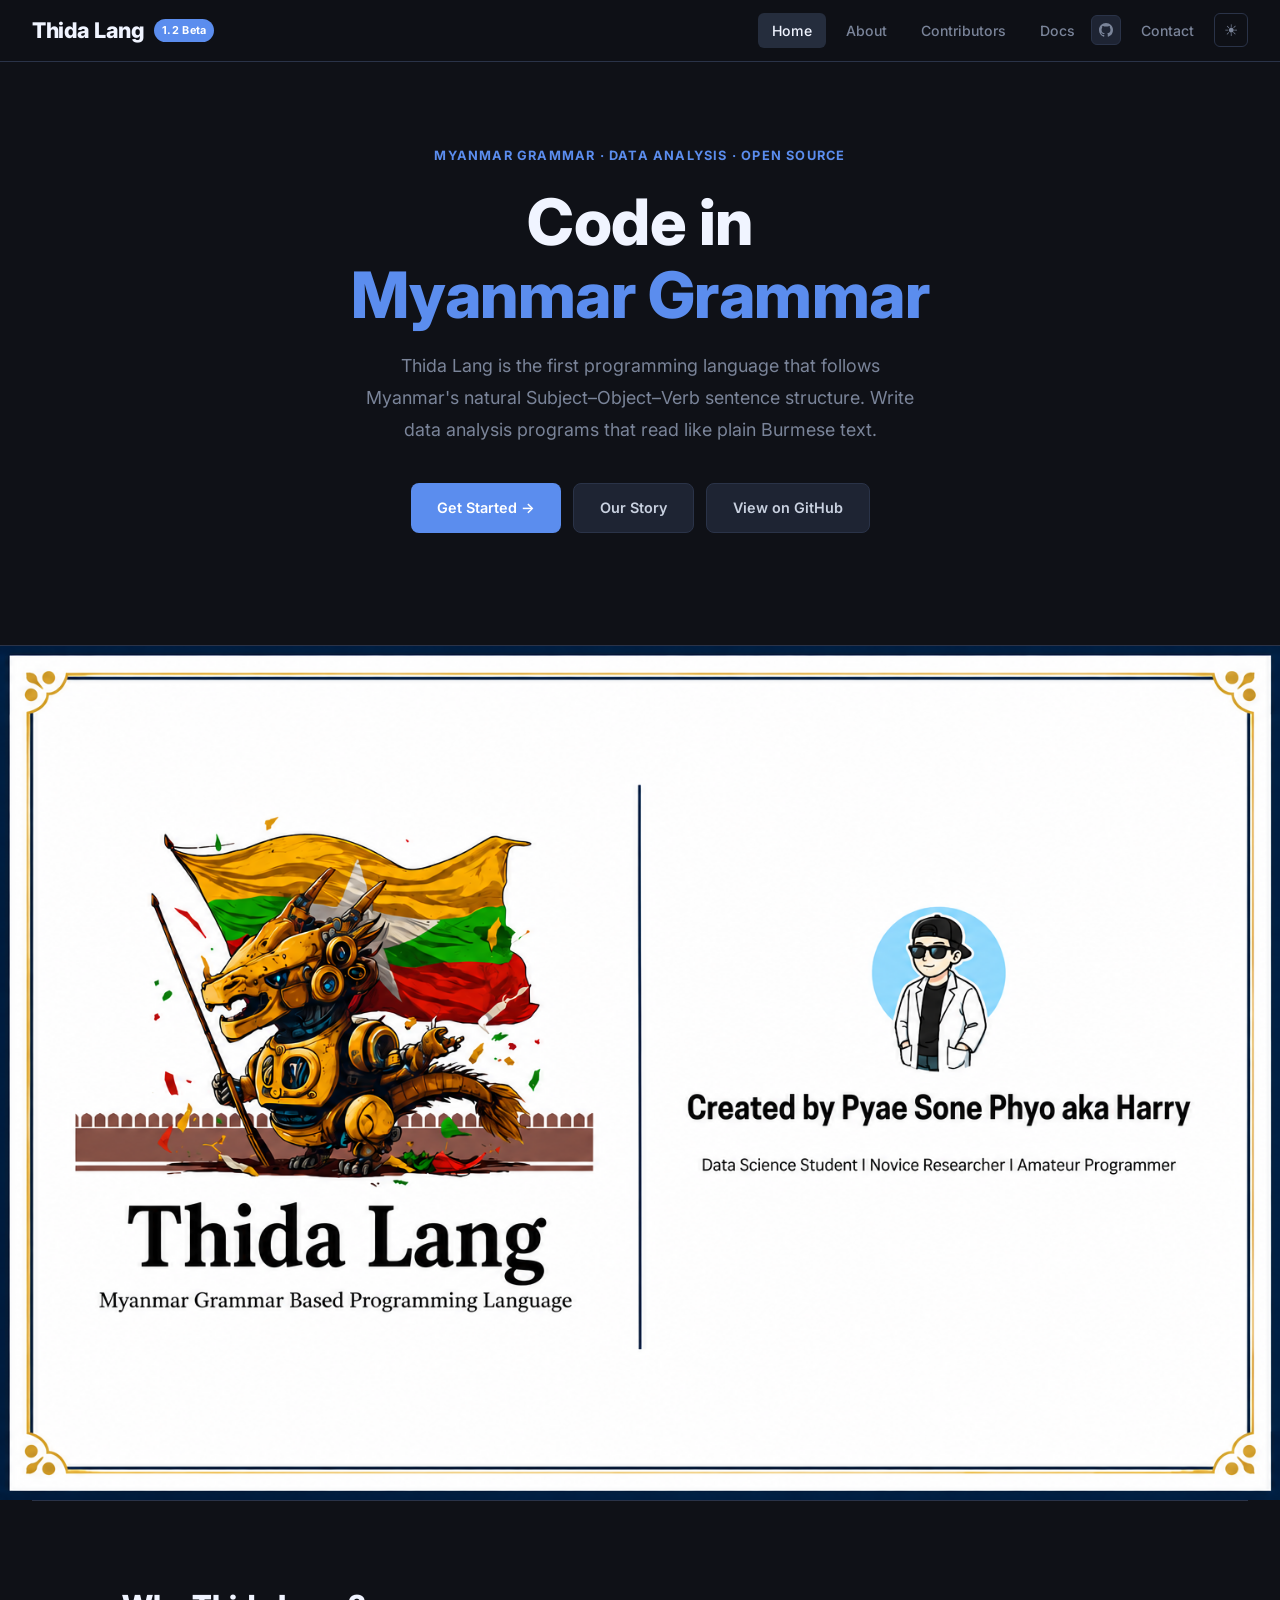
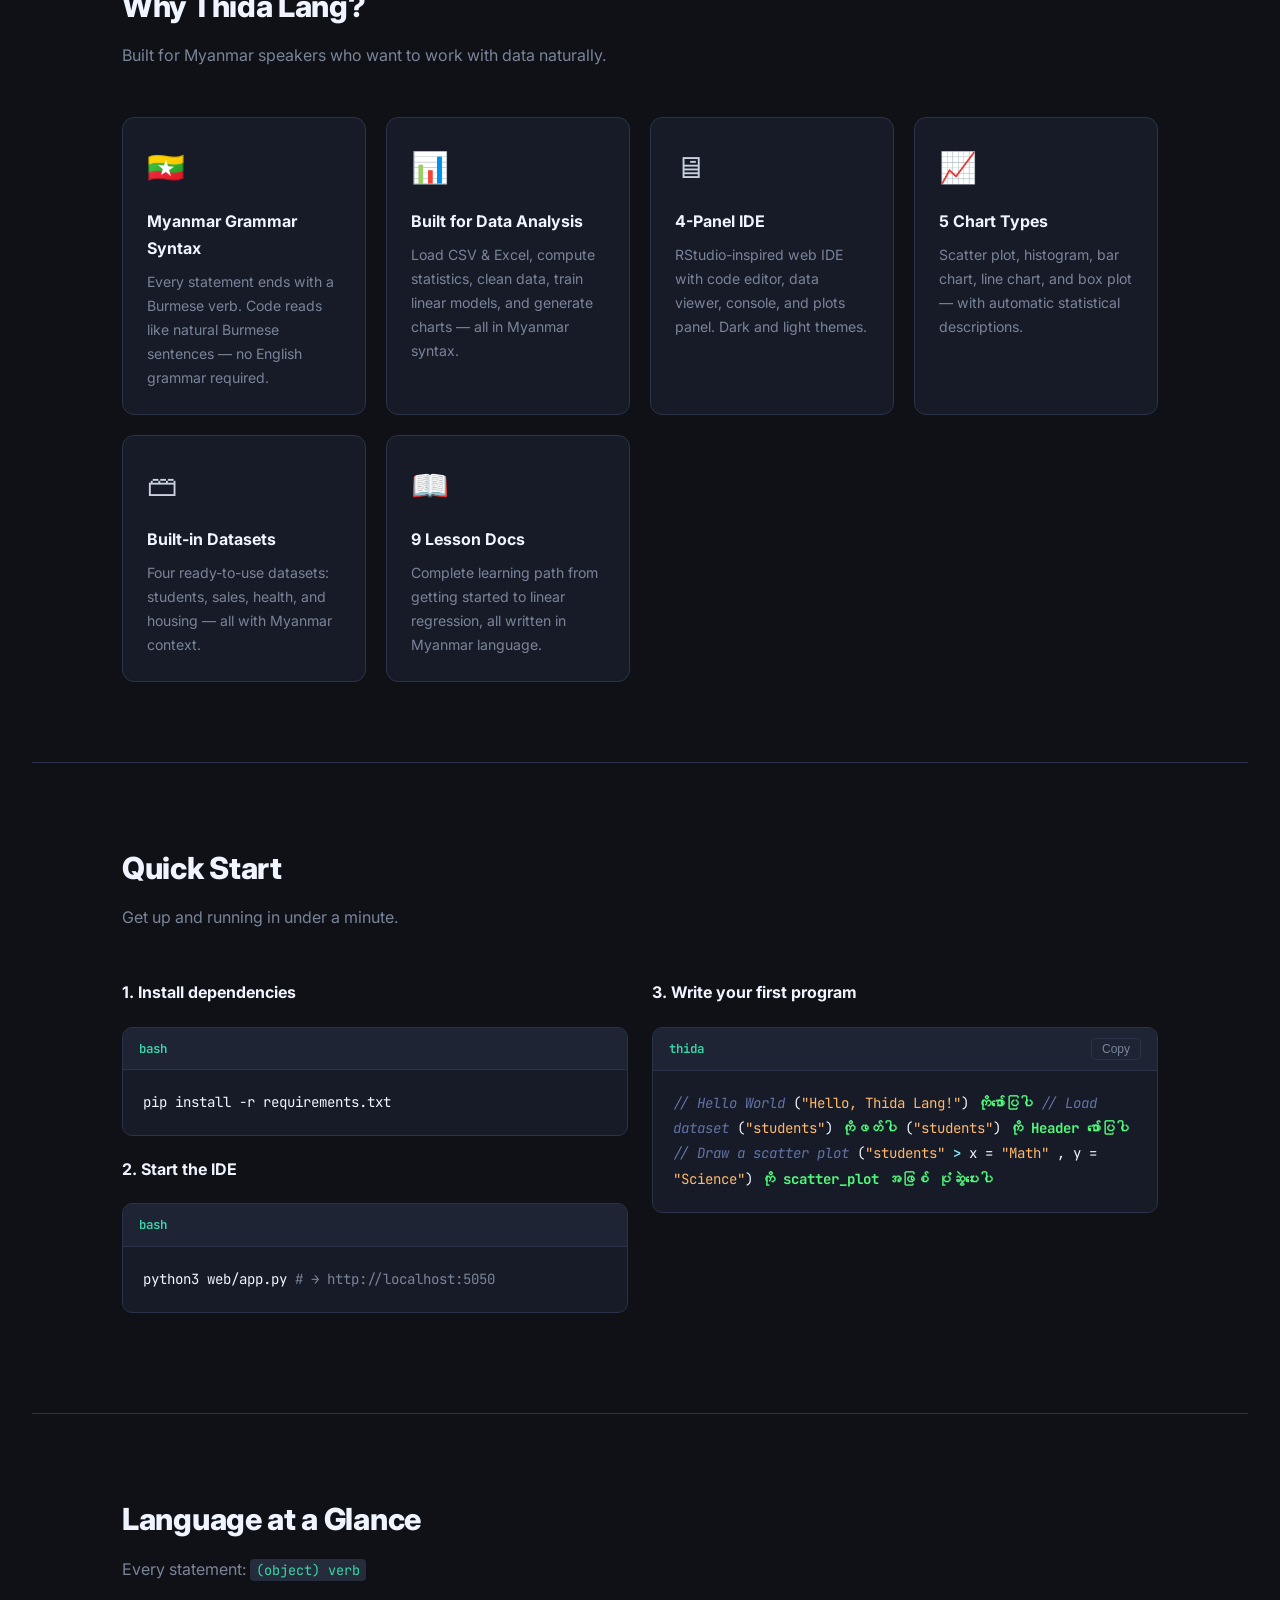
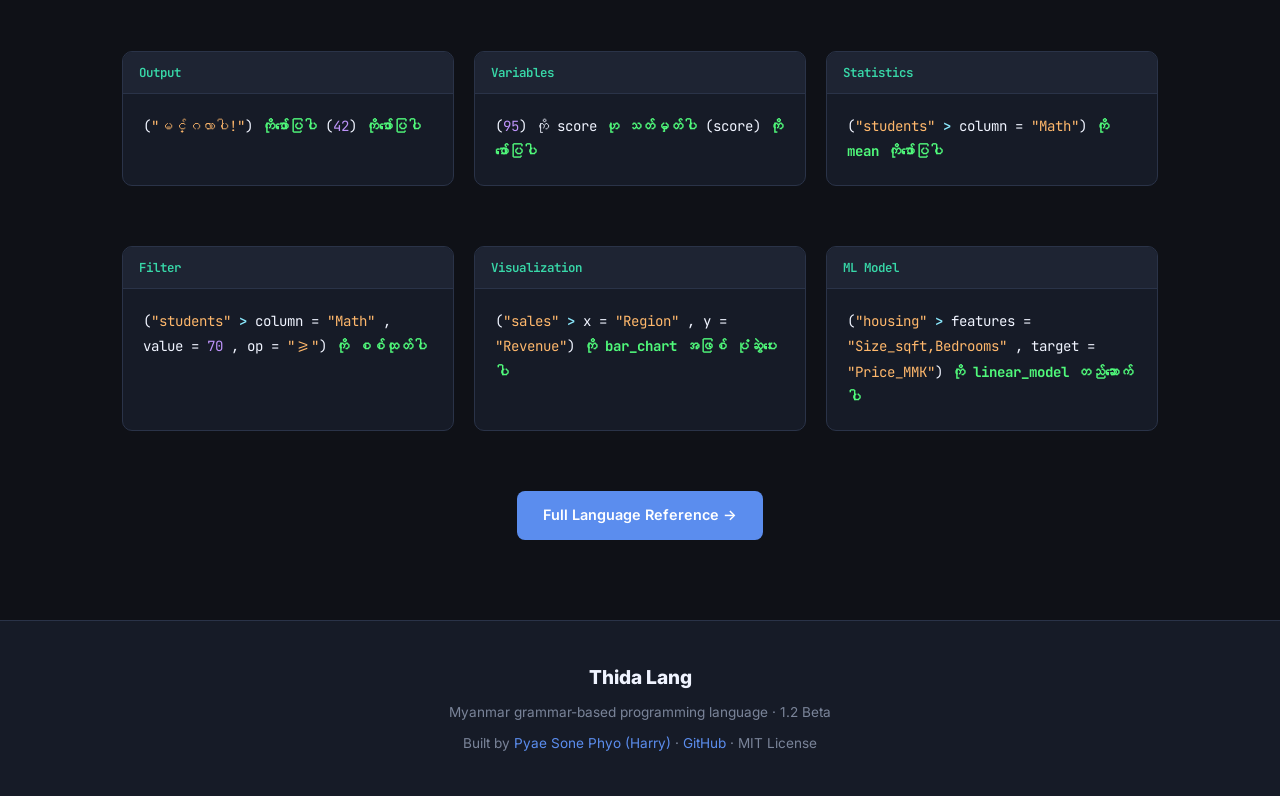
==== commit 0342018e: "Nav: replace GitHub text button with icon beside Docs; hero cover full-width - All 5 pages: wrap Doc" ====
--- a/docs-site/index.html
+++ b/docs-site/index.html
@@ -24,40 +24,36 @@
     <a href="index.html"        class="nav-link active">Home</a>
     <a href="about.html"        class="nav-link">About</a>
     <a href="contributors.html" class="nav-link">Contributors</a>
-    <a href="docs.html"         class="nav-link">Docs</a>
-    <a href="contact.html"      class="nav-link">Contact</a>
-    <a href="https://github.com/deluluscientist/thida-lang" target="_blank" class="nav-link nav-gh">
-      <svg width="16" height="16" viewBox="0 0 16 16" fill="currentColor">
-        <path d="M8 0C3.58 0 0 3.58 0 8c0 3.54 2.29 6.53 5.47 7.59.4.07.55-.17.55-.38
-          0-.19-.01-.82-.01-1.49-2.01.37-2.53-.49-2.69-.94-.09-.23-.48-.94-.82-1.13
-          -.28-.15-.68-.52-.01-.53.63-.01 1.08.58 1.23.82.72 1.21 1.87.87 2.33.66
-          .07-.52.28-.87.51-1.07-1.78-.2-3.64-.89-3.64-3.95 0-.87.31-1.59.82-2.15
-          -.08-.2-.36-1.02.08-2.12 0 0 .67-.21 2.2.82.64-.18 1.32-.27 2-.27.68 0
-          1.36.09 2 .27 1.53-1.04 2.2-.82 2.2-.82.44 1.1.16 1.92.08 2.12.51.56.82
-          1.27.82 2.15 0 3.07-1.87 3.75-3.65 3.95.29.25.54.73.54 1.48 0 1.07-.01
-          1.93-.01 2.2 0 .21.15.46.55.38A8.013 8.013 0 0016 8c0-4.42-3.58-8-8-8z"/>
-      </svg>
-      GitHub
-    </a>
+    <div class="nav-docs-group">
+      <a href="docs.html" class="nav-link">Docs</a>
+      <a href="https://github.com/deluluscientist/thida-lang" target="_blank" class="nav-gh-icon" title="GitHub">
+        <svg width="14" height="14" viewBox="0 0 16 16" fill="currentColor"><path d="M8 0C3.58 0 0 3.58 0 8c0 3.54 2.29 6.53 5.47 7.59.4.07.55-.17.55-.38 0-.19-.01-.82-.01-1.49-2.01.37-2.53-.49-2.69-.94-.09-.23-.48-.94-.82-1.13-.28-.15-.68-.52-.01-.53.63-.01 1.08.58 1.23.82.72 1.21 1.87.87 2.33.66.07-.52.28-.87.51-1.07-1.78-.2-3.64-.89-3.64-3.95 0-.87.31-1.59.82-2.15-.08-.2-.36-1.02.08-2.12 0 0 .67-.21 2.2.82.64-.18 1.32-.27 2-.27.68 0 1.36.09 2 .27 1.53-1.04 2.2-.82 2.2-.82.44 1.1.16 1.92.08 2.12.51.56.82 1.27.82 2.15 0 3.07-1.87 3.75-3.65 3.95.29.25.54.73.54 1.48 0 1.07-.01 1.93-.01 2.2 0 .21.15.46.55.38A8.013 8.013 0 0016 8c0-4.42-3.58-8-8-8z"/></svg>
+      </a>
+    </div>
+    <a href="contact.html" class="nav-link">Contact</a>
     <button id="theme-btn" class="theme-btn" onclick="toggleTheme()" title="Toggle theme">☀</button>
   </div>
 </nav>
 
 <!-- HERO -->
 <section class="hero">
-  <span class="hero-eyebrow">Myanmar Grammar · Data Analysis · Open Source</span>
-  <h1 class="hero-title">Code in<br><span>Myanmar Grammar</span></h1>
-  <p class="hero-sub">
-    Thida Lang is the first programming language that follows Myanmar's natural
-    Subject–Object–Verb sentence structure. Write data analysis programs that
-    read like plain Burmese text.
-  </p>
-  <div class="hero-btns">
-    <a href="docs.html" class="btn btn-primary">Get Started →</a>
-    <a href="about.html" class="btn btn-secondary">Our Story</a>
-    <a href="https://github.com/deluluscientist/thida-lang" target="_blank" class="btn btn-secondary">View on GitHub</a>
-  </div>
-  <img src="assets/cover.png" alt="Thida Lang IDE" class="hero-cover">
+  <div class="hero-inner">
+    <span class="hero-eyebrow">Myanmar Grammar · Data Analysis · Open Source</span>
+    <h1 class="hero-title">Code in<br><span>Myanmar Grammar</span></h1>
+    <p class="hero-sub">
+      Thida Lang is the first programming language that follows Myanmar's natural
+      Subject–Object–Verb sentence structure. Write data analysis programs that
+      read like plain Burmese text.
+    </p>
+    <div class="hero-btns">
+      <a href="docs.html" class="btn btn-primary">Get Started →</a>
+      <a href="about.html" class="btn btn-secondary">Our Story</a>
+      <a href="https://github.com/deluluscientist/thida-lang" target="_blank" class="btn btn-secondary">View on GitHub</a>
+    </div>
+  </div>
+  <div class="hero-cover-wrap">
+    <img src="assets/cover.png" alt="Thida Lang IDE" class="hero-cover">
+  </div>
 </section>
 
 <hr class="divider">
--- a/docs-site/style.css
+++ b/docs-site/style.css
@@ -108,20 +108,26 @@
                font-size: .88rem; font-weight: 500; transition: color .15s, background .15s; }
 .nav-link:hover, .nav-link.active { color: var(--bright); background: var(--bg4);
                                      text-decoration: none; }
-.nav-gh {
-  display: flex; align-items: center; gap: 6px;
+.nav-docs-group { display: flex; align-items: center; gap: 2px; }
+.nav-gh-icon {
+  display: flex; align-items: center; justify-content: center;
+  width: 30px; height: 30px; border-radius: 6px;
   background: var(--bg3); border: 1px solid var(--border);
-  color: var(--text); padding: 6px 14px; border-radius: 6px;
-  font-size: .85rem; font-weight: 500; margin-left: 12px;
-  transition: border-color .15s;
-}
-.nav-gh:hover { border-color: var(--accent); color: var(--bright); text-decoration: none; }
+  color: var(--dim); flex-shrink: 0;
+  transition: border-color .15s, color .15s, background .15s;
+  text-decoration: none;
+}
+.nav-gh-icon:hover { border-color: var(--accent); color: var(--bright);
+                     background: var(--bg4); text-decoration: none; }
 
 /* ── HERO ─────────────────────────────────────────────── */
 .hero {
-  padding: calc(var(--nav-h) + 80px) 32px 80px;
+  padding-top: calc(var(--nav-h) + 80px);
   text-align: center;
+}
+.hero-inner {
   max-width: 860px; margin: 0 auto;
+  padding: 0 32px 56px;
 }
 .hero-eyebrow {
   display: inline-block; font-size: .8rem; font-weight: 700; letter-spacing: 1.2px;
@@ -137,7 +143,7 @@
   font-size: 1.12rem; color: var(--dim); max-width: 560px;
   margin: 0 auto 36px; line-height: 1.8;
 }
-.hero-btns { display: flex; gap: 12px; justify-content: center; flex-wrap: wrap; margin-bottom: 56px; }
+.hero-btns { display: flex; gap: 12px; justify-content: center; flex-wrap: wrap; }
 .btn {
   display: inline-flex; align-items: center; gap: 8px;
   padding: 12px 26px; border-radius: 8px;
@@ -148,10 +154,15 @@
 .btn-primary { background: var(--accent); color: #fff; }
 .btn-secondary { background: var(--bg3); border: 1px solid var(--border); color: var(--text); }
 
+.hero-cover-wrap {
+  width: 100%; margin-top: 56px;
+  border-top: 1px solid var(--border);
+  overflow: hidden;
+}
 .hero-cover {
-  max-width: 100%; border-radius: 14px;
-  border: 1px solid var(--border);
-  box-shadow: 0 32px 80px rgba(0,0,0,.5);
+  width: 100%; display: block;
+  border-radius: 0;
+  box-shadow: none;
 }
 
 /* ── FEATURES ─────────────────────────────────────────── */
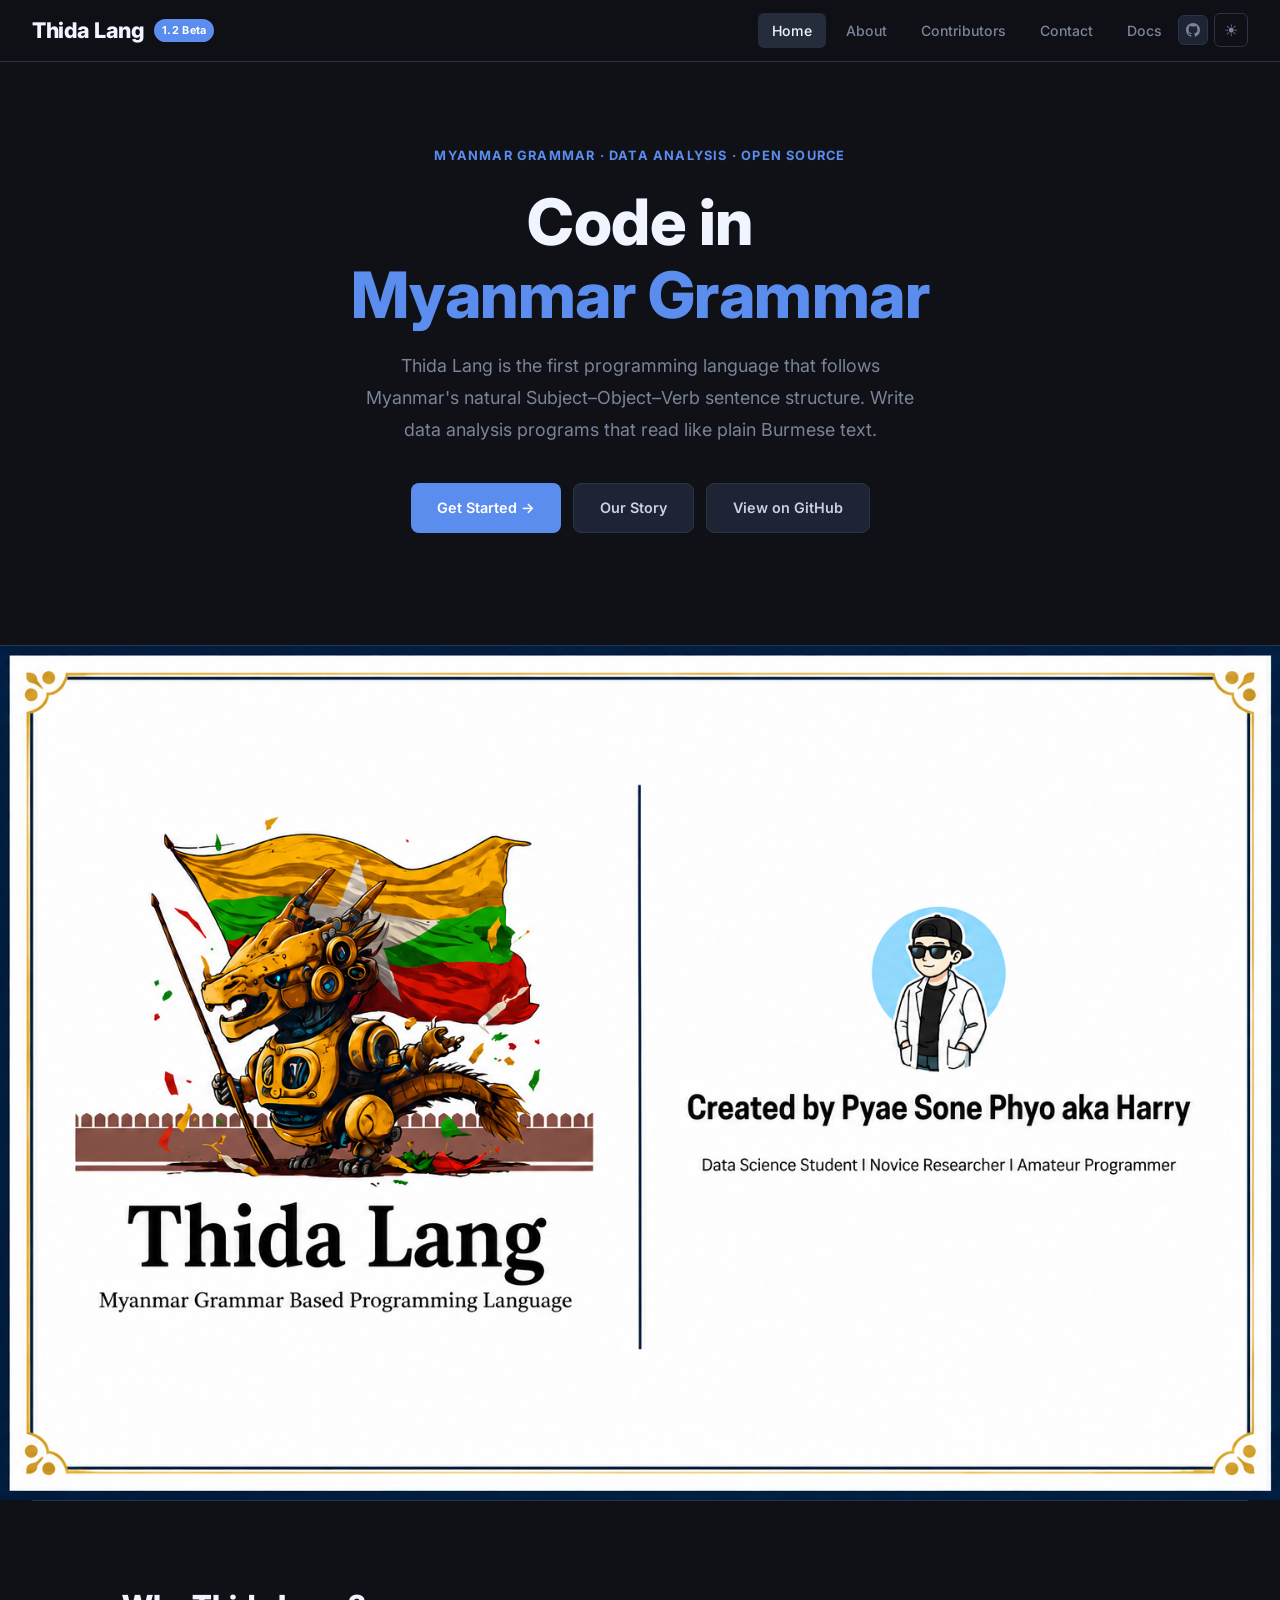
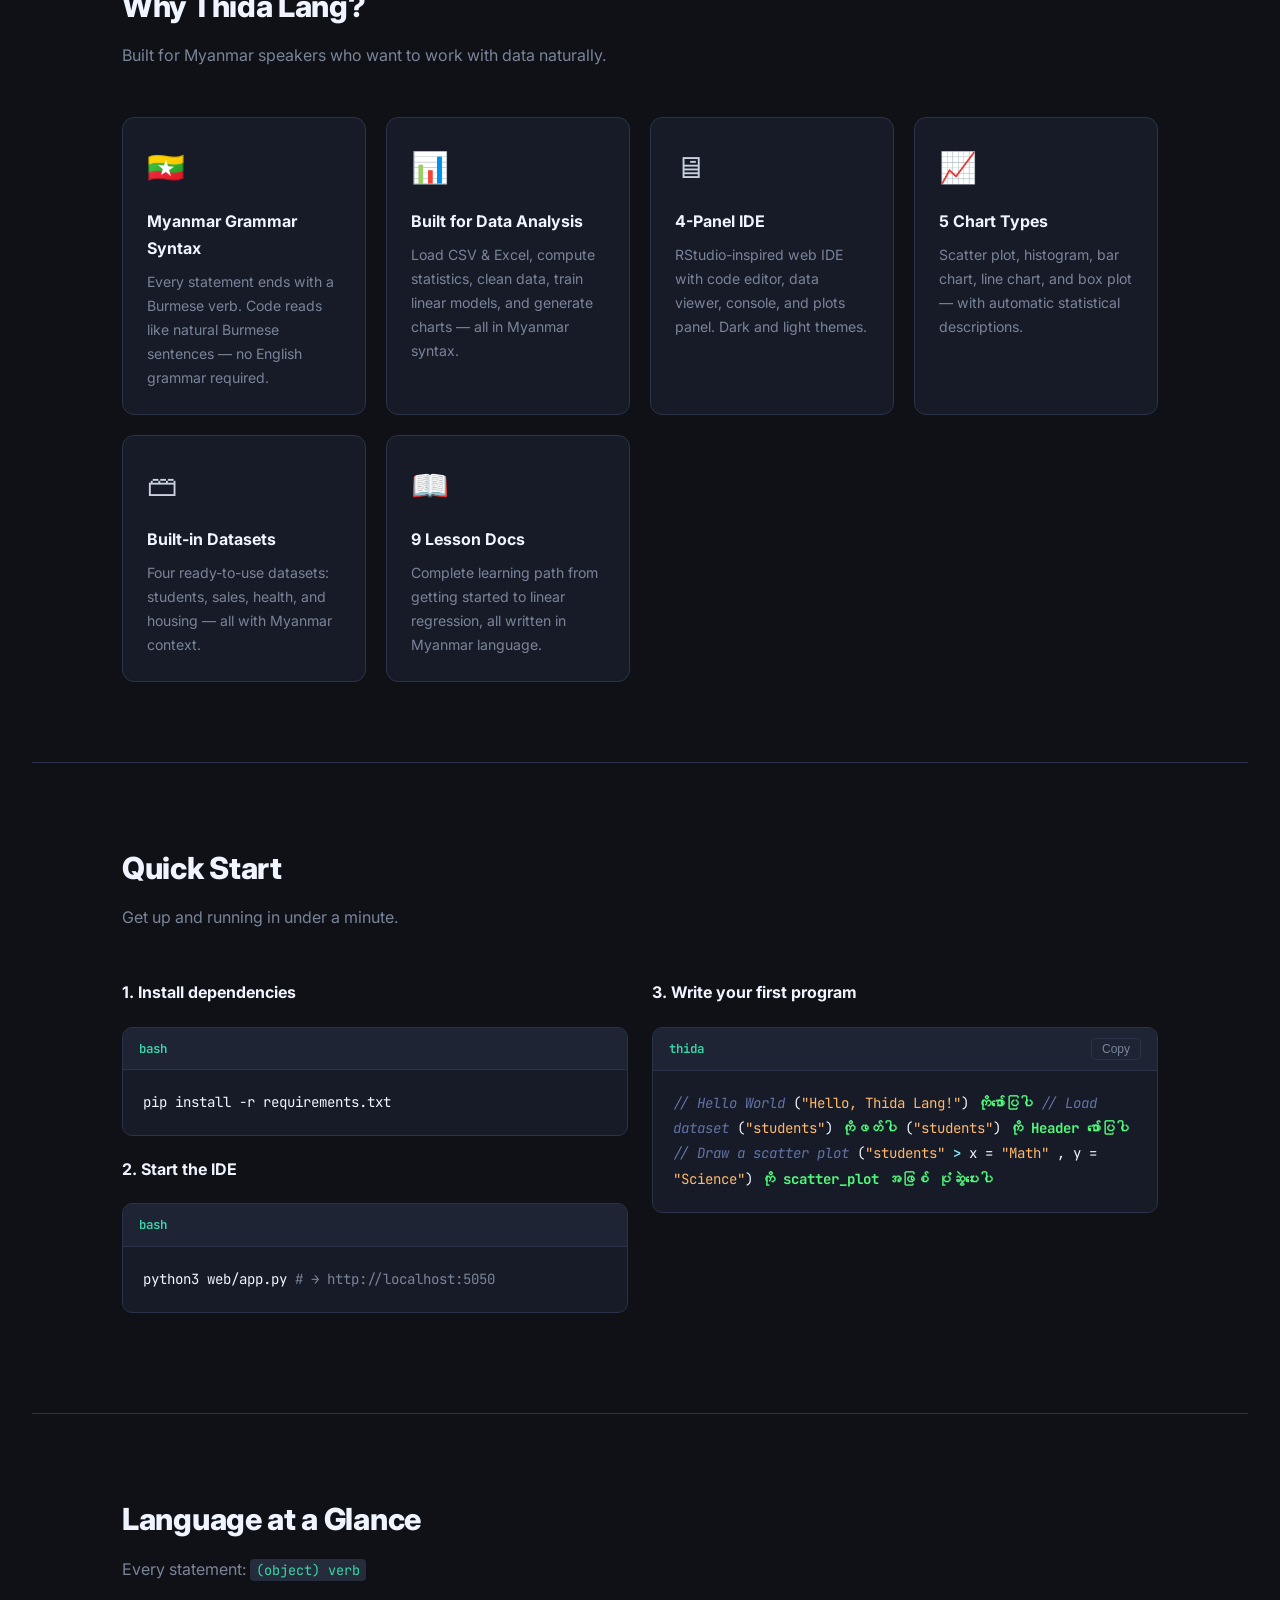
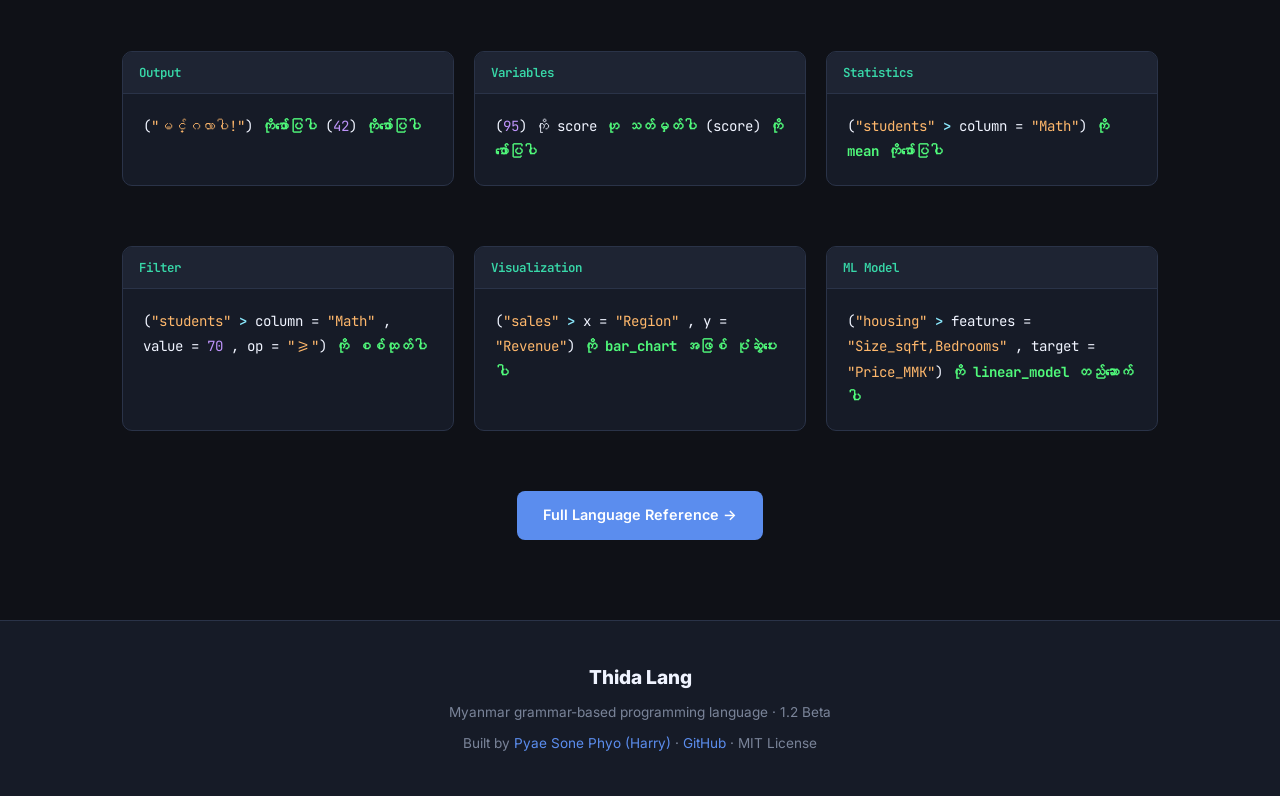
==== commit d60c03dd: "Swap Contact and Docs order in nav across all 5 pages Co-Authored-By: Claude Sonnet 4.6 <noreply@ant" ====
--- a/docs-site/index.html
+++ b/docs-site/index.html
@@ -24,13 +24,13 @@
     <a href="index.html"        class="nav-link active">Home</a>
     <a href="about.html"        class="nav-link">About</a>
     <a href="contributors.html" class="nav-link">Contributors</a>
+    <a href="contact.html" class="nav-link">Contact</a>
     <div class="nav-docs-group">
       <a href="docs.html" class="nav-link">Docs</a>
       <a href="https://github.com/deluluscientist/thida-lang" target="_blank" class="nav-gh-icon" title="GitHub">
         <svg width="14" height="14" viewBox="0 0 16 16" fill="currentColor"><path d="M8 0C3.58 0 0 3.58 0 8c0 3.54 2.29 6.53 5.47 7.59.4.07.55-.17.55-.38 0-.19-.01-.82-.01-1.49-2.01.37-2.53-.49-2.69-.94-.09-.23-.48-.94-.82-1.13-.28-.15-.68-.52-.01-.53.63-.01 1.08.58 1.23.82.72 1.21 1.87.87 2.33.66.07-.52.28-.87.51-1.07-1.78-.2-3.64-.89-3.64-3.95 0-.87.31-1.59.82-2.15-.08-.2-.36-1.02.08-2.12 0 0 .67-.21 2.2.82.64-.18 1.32-.27 2-.27.68 0 1.36.09 2 .27 1.53-1.04 2.2-.82 2.2-.82.44 1.1.16 1.92.08 2.12.51.56.82 1.27.82 2.15 0 3.07-1.87 3.75-3.65 3.95.29.25.54.73.54 1.48 0 1.07-.01 1.93-.01 2.2 0 .21.15.46.55.38A8.013 8.013 0 0016 8c0-4.42-3.58-8-8-8z"/></svg>
       </a>
     </div>
-    <a href="contact.html" class="nav-link">Contact</a>
     <button id="theme-btn" class="theme-btn" onclick="toggleTheme()" title="Toggle theme">☀</button>
   </div>
 </nav>
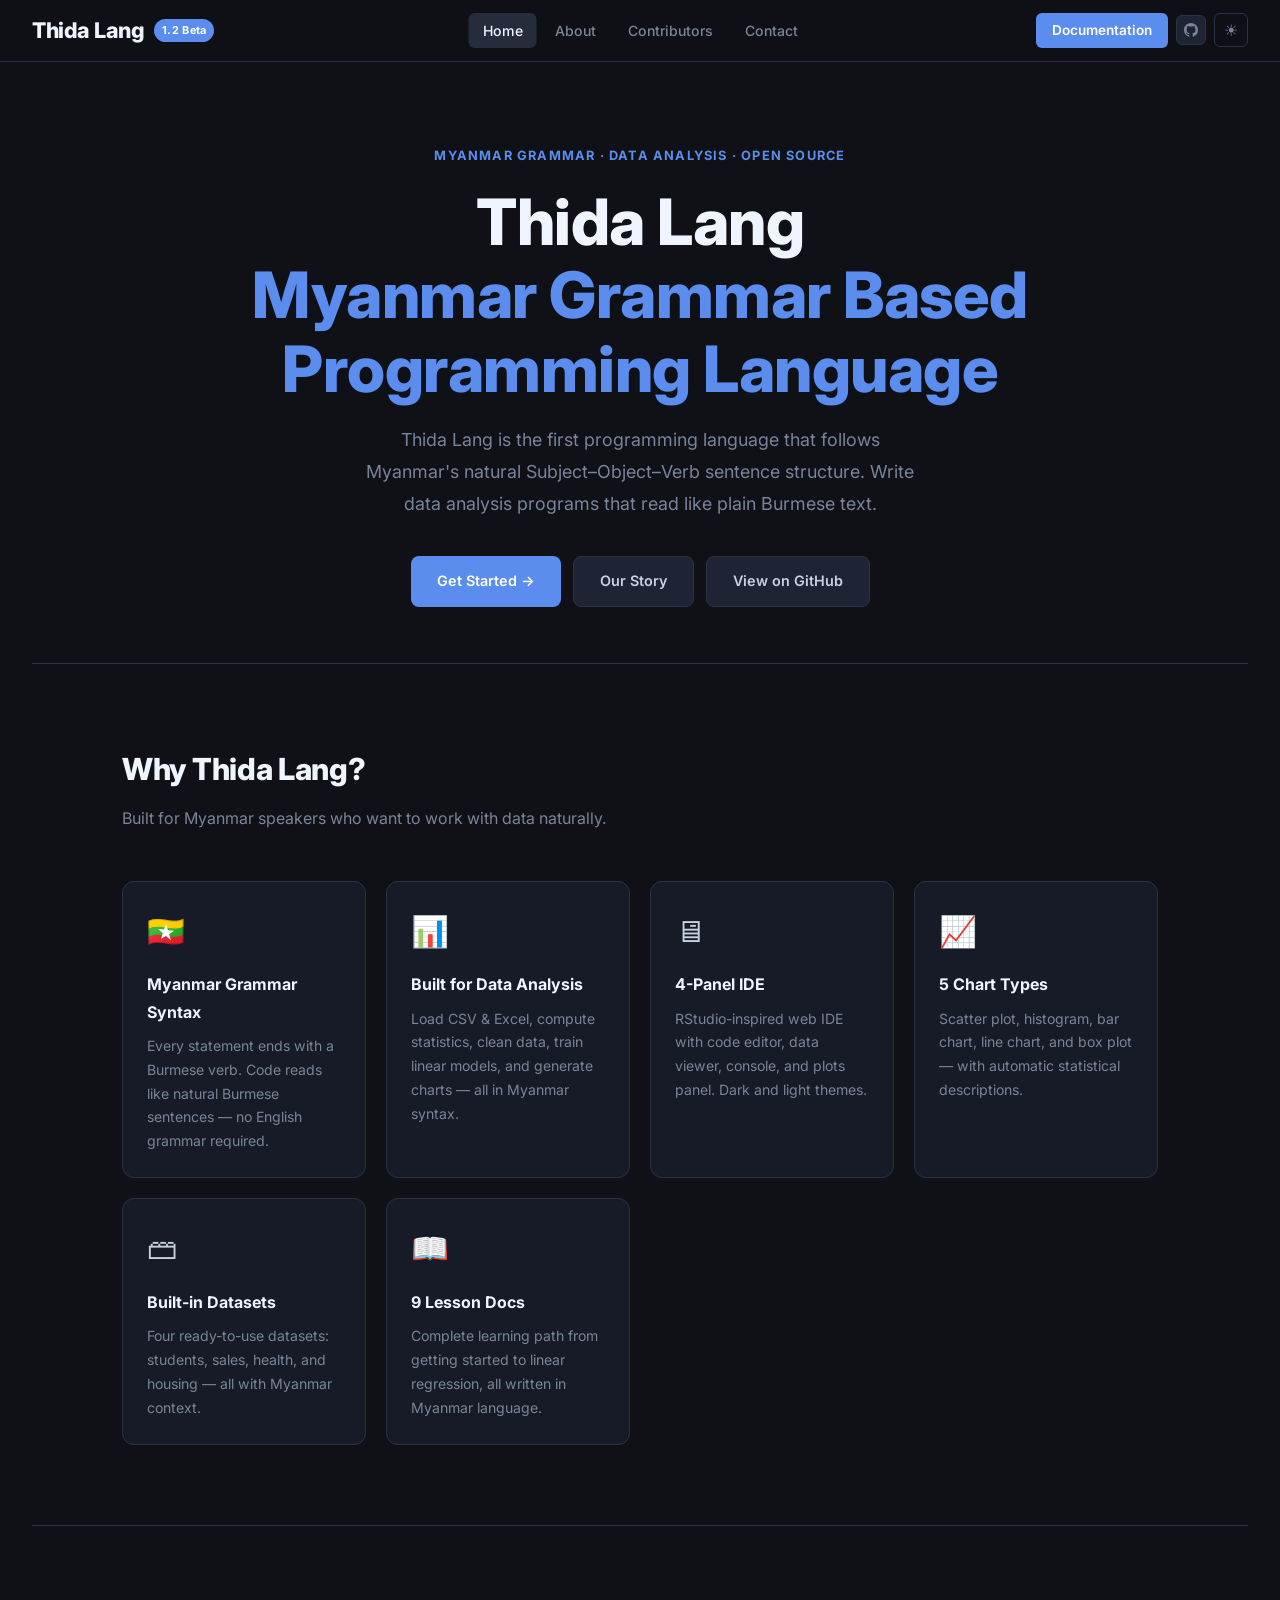
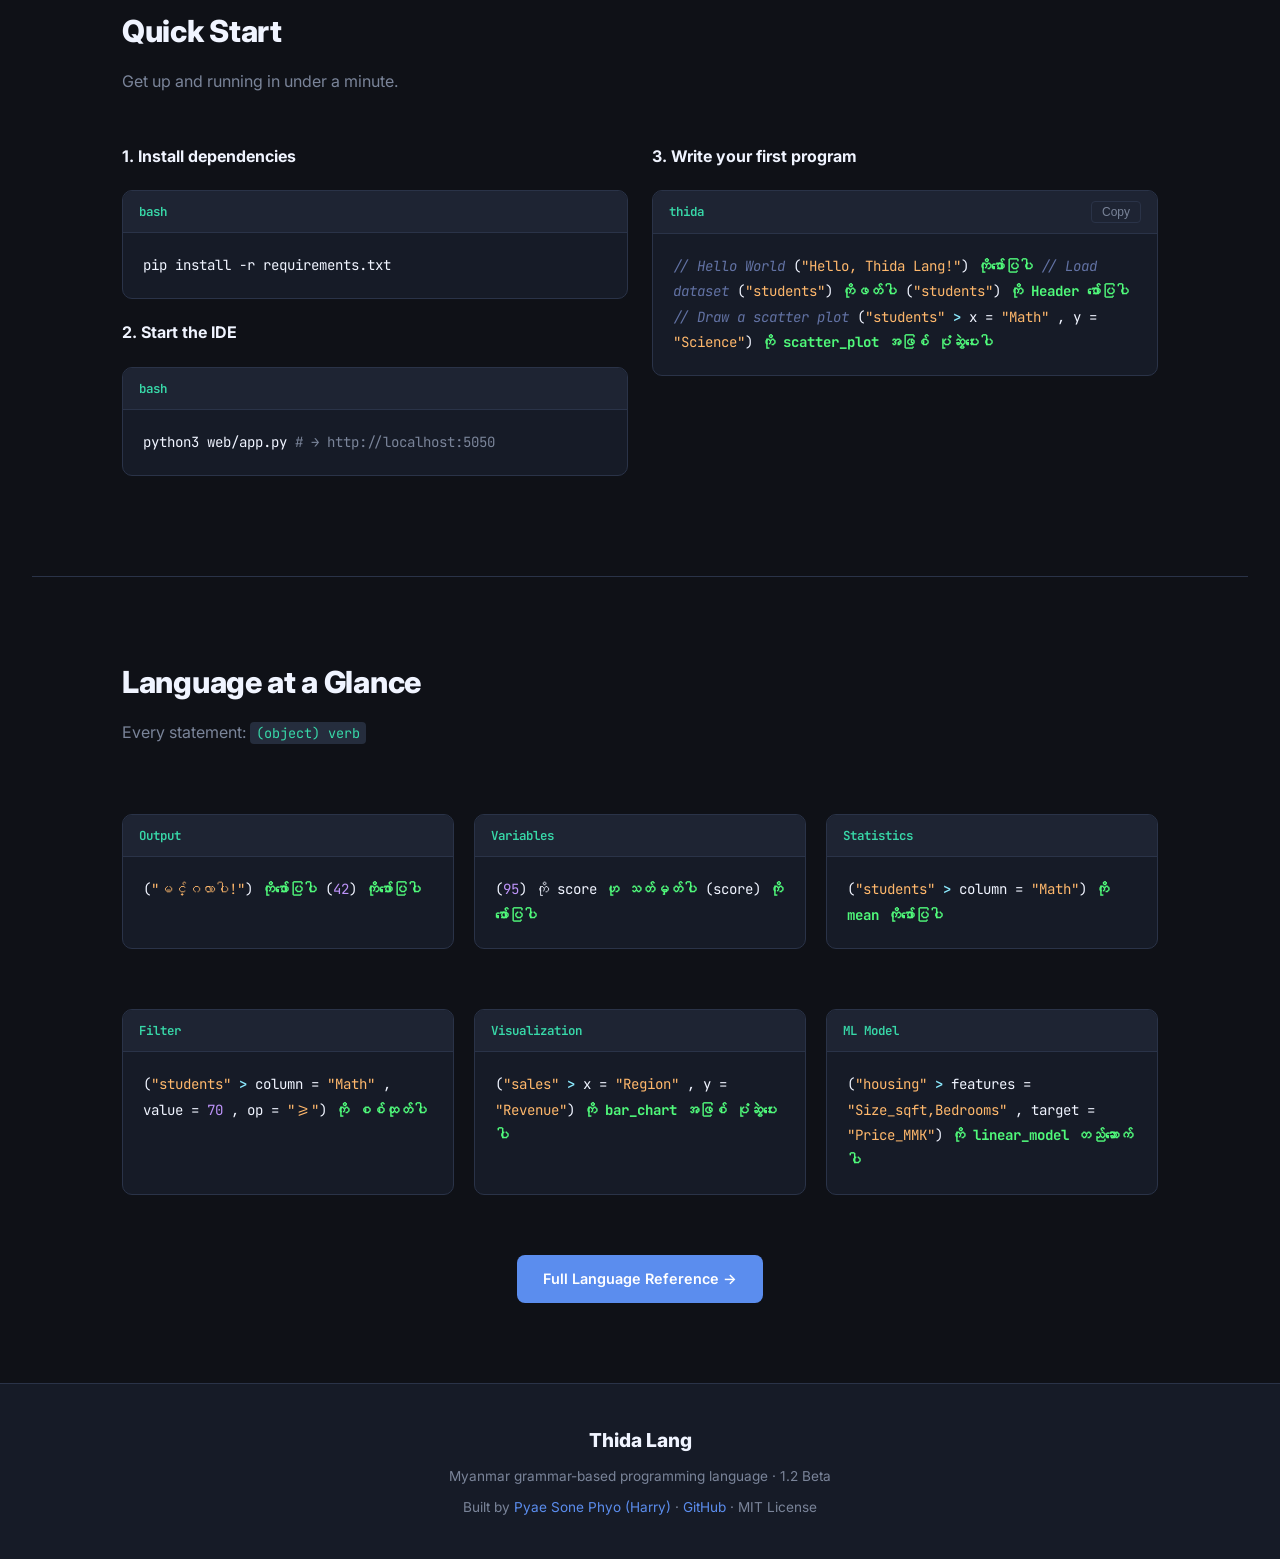
==== commit 6adae4ab: "Redesign docs-site nav: centered links, Documentation button + GitHub icon on right All 5 pages upda" ====
--- a/docs-site/index.html
+++ b/docs-site/index.html
@@ -20,17 +20,17 @@
     <span class="nav-logo">Thida Lang</span>
     <span class="nav-badge">1.2 Beta</span>
   </div>
-  <div class="nav-links">
+  <div class="nav-center">
     <a href="index.html"        class="nav-link active">Home</a>
     <a href="about.html"        class="nav-link">About</a>
     <a href="contributors.html" class="nav-link">Contributors</a>
-    <a href="contact.html" class="nav-link">Contact</a>
-    <div class="nav-docs-group">
-      <a href="docs.html" class="nav-link">Docs</a>
-      <a href="https://github.com/deluluscientist/thida-lang" target="_blank" class="nav-gh-icon" title="GitHub">
-        <svg width="14" height="14" viewBox="0 0 16 16" fill="currentColor"><path d="M8 0C3.58 0 0 3.58 0 8c0 3.54 2.29 6.53 5.47 7.59.4.07.55-.17.55-.38 0-.19-.01-.82-.01-1.49-2.01.37-2.53-.49-2.69-.94-.09-.23-.48-.94-.82-1.13-.28-.15-.68-.52-.01-.53.63-.01 1.08.58 1.23.82.72 1.21 1.87.87 2.33.66.07-.52.28-.87.51-1.07-1.78-.2-3.64-.89-3.64-3.95 0-.87.31-1.59.82-2.15-.08-.2-.36-1.02.08-2.12 0 0 .67-.21 2.2.82.64-.18 1.32-.27 2-.27.68 0 1.36.09 2 .27 1.53-1.04 2.2-.82 2.2-.82.44 1.1.16 1.92.08 2.12.51.56.82 1.27.82 2.15 0 3.07-1.87 3.75-3.65 3.95.29.25.54.73.54 1.48 0 1.07-.01 1.93-.01 2.2 0 .21.15.46.55.38A8.013 8.013 0 0016 8c0-4.42-3.58-8-8-8z"/></svg>
-      </a>
-    </div>
+    <a href="contact.html"      class="nav-link">Contact</a>
+  </div>
+  <div class="nav-right">
+    <a href="docs.html" class="nav-doc-btn">Documentation</a>
+    <a href="https://github.com/deluluscientist/thida-lang" target="_blank" class="nav-gh-icon" title="GitHub">
+      <svg width="14" height="14" viewBox="0 0 16 16" fill="currentColor"><path d="M8 0C3.58 0 0 3.58 0 8c0 3.54 2.29 6.53 5.47 7.59.4.07.55-.17.55-.38 0-.19-.01-.82-.01-1.49-2.01.37-2.53-.49-2.69-.94-.09-.23-.48-.94-.82-1.13-.28-.15-.68-.52-.01-.53.63-.01 1.08.58 1.23.82.72 1.21 1.87.87 2.33.66.07-.52.28-.87.51-1.07-1.78-.2-3.64-.89-3.64-3.95 0-.87.31-1.59.82-2.15-.08-.2-.36-1.02.08-2.12 0 0 .67-.21 2.2.82.64-.18 1.32-.27 2-.27.68 0 1.36.09 2 .27 1.53-1.04 2.2-.82 2.2-.82.44 1.1.16 1.92.08 2.12.51.56.82 1.27.82 2.15 0 3.07-1.87 3.75-3.65 3.95.29.25.54.73.54 1.48 0 1.07-.01 1.93-.01 2.2 0 .21.15.46.55.38A8.013 8.013 0 0016 8c0-4.42-3.58-8-8-8z"/></svg>
+    </a>
     <button id="theme-btn" class="theme-btn" onclick="toggleTheme()" title="Toggle theme">☀</button>
   </div>
 </nav>
@@ -39,7 +39,7 @@
 <section class="hero">
   <div class="hero-inner">
     <span class="hero-eyebrow">Myanmar Grammar · Data Analysis · Open Source</span>
-    <h1 class="hero-title">Code in<br><span>Myanmar Grammar</span></h1>
+    <h1 class="hero-title">Thida Lang<br><span>Myanmar Grammar Based Programming Language</span></h1>
     <p class="hero-sub">
       Thida Lang is the first programming language that follows Myanmar's natural
       Subject–Object–Verb sentence structure. Write data analysis programs that
@@ -50,9 +50,6 @@
       <a href="about.html" class="btn btn-secondary">Our Story</a>
       <a href="https://github.com/deluluscientist/thida-lang" target="_blank" class="btn btn-secondary">View on GitHub</a>
     </div>
-  </div>
-  <div class="hero-cover-wrap">
-    <img src="assets/cover.png" alt="Thida Lang IDE" class="hero-cover">
   </div>
 </section>
 
--- a/docs-site/style.css
+++ b/docs-site/style.css
@@ -97,18 +97,30 @@
   background: rgba(15,17,23,.92); backdrop-filter: blur(12px);
   border-bottom: 1px solid var(--border);
   display: flex; align-items: center;
-  padding: 0 32px; gap: 0; z-index: 100;
-}
-.nav-brand { display: flex; align-items: center; gap: 10px; margin-right: auto; }
+  padding: 0 32px; z-index: 100;
+}
+[data-theme="light"] .nav { background: rgba(245,247,251,.94); }
+.nav-brand { display: flex; align-items: center; gap: 10px; flex-shrink: 0; }
 .nav-logo   { font-size: 1.35rem; font-weight: 800; color: var(--bright); letter-spacing: -.5px; }
 .nav-badge  { font-size: .68rem; font-weight: 700; background: var(--accent);
                color: #fff; padding: 2px 8px; border-radius: 99px; letter-spacing: .3px; }
-.nav-links  { display: flex; align-items: center; gap: 6px; }
+.nav-center {
+  position: absolute; left: 50%; transform: translateX(-50%);
+  display: flex; align-items: center; gap: 4px;
+}
+.nav-right  { margin-left: auto; display: flex; align-items: center; gap: 8px; }
 .nav-link   { color: var(--dim); padding: 6px 14px; border-radius: 6px;
                font-size: .88rem; font-weight: 500; transition: color .15s, background .15s; }
 .nav-link:hover, .nav-link.active { color: var(--bright); background: var(--bg4);
                                      text-decoration: none; }
-.nav-docs-group { display: flex; align-items: center; gap: 2px; }
+.nav-doc-btn {
+  display: inline-flex; align-items: center;
+  background: var(--accent); color: #fff;
+  padding: 6px 16px; border-radius: 6px;
+  font-size: .85rem; font-weight: 600;
+  transition: opacity .15s; text-decoration: none;
+}
+.nav-doc-btn:hover { opacity: .85; text-decoration: none; }
 .nav-gh-icon {
   display: flex; align-items: center; justify-content: center;
   width: 30px; height: 30px; border-radius: 6px;
@@ -119,6 +131,8 @@
 }
 .nav-gh-icon:hover { border-color: var(--accent); color: var(--bright);
                      background: var(--bg4); text-decoration: none; }
+/* keep legacy class harmless */
+.nav-docs-group { display: contents; }
 
 /* ── HERO ─────────────────────────────────────────────── */
 .hero {
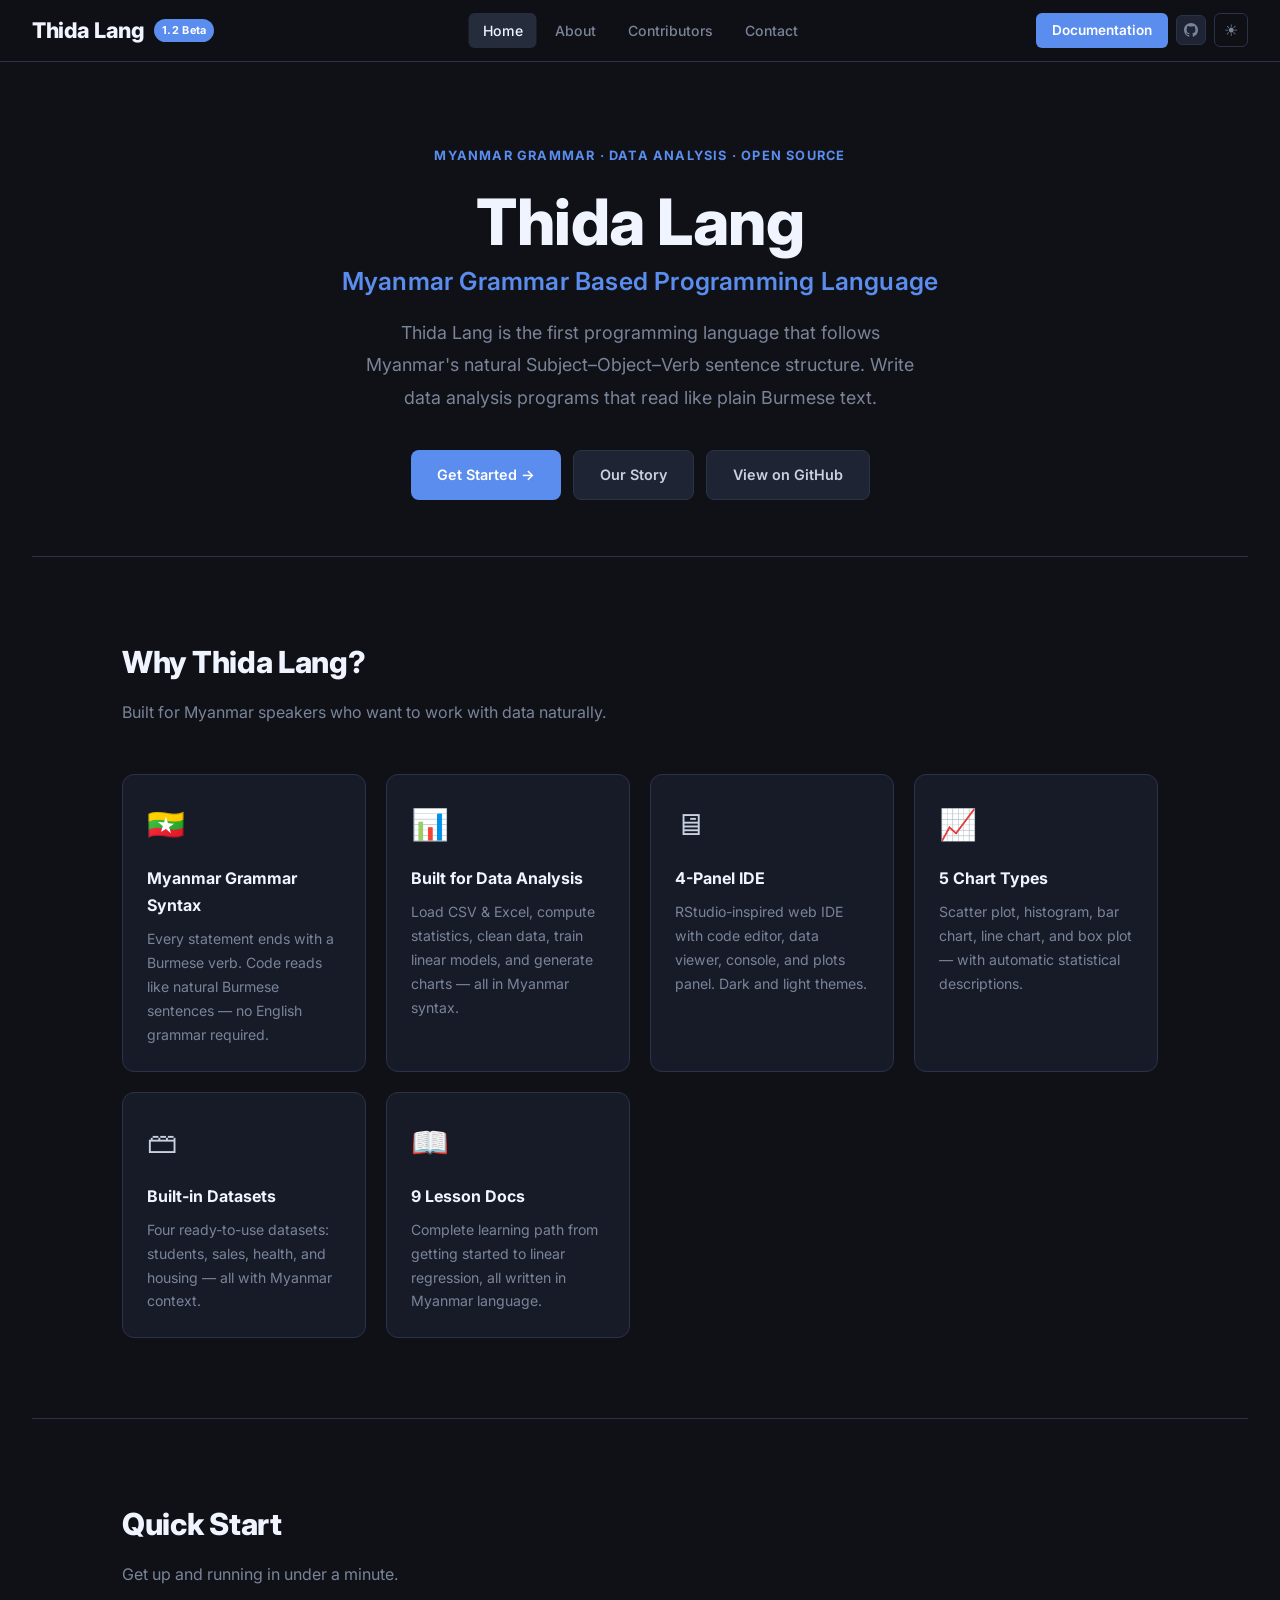
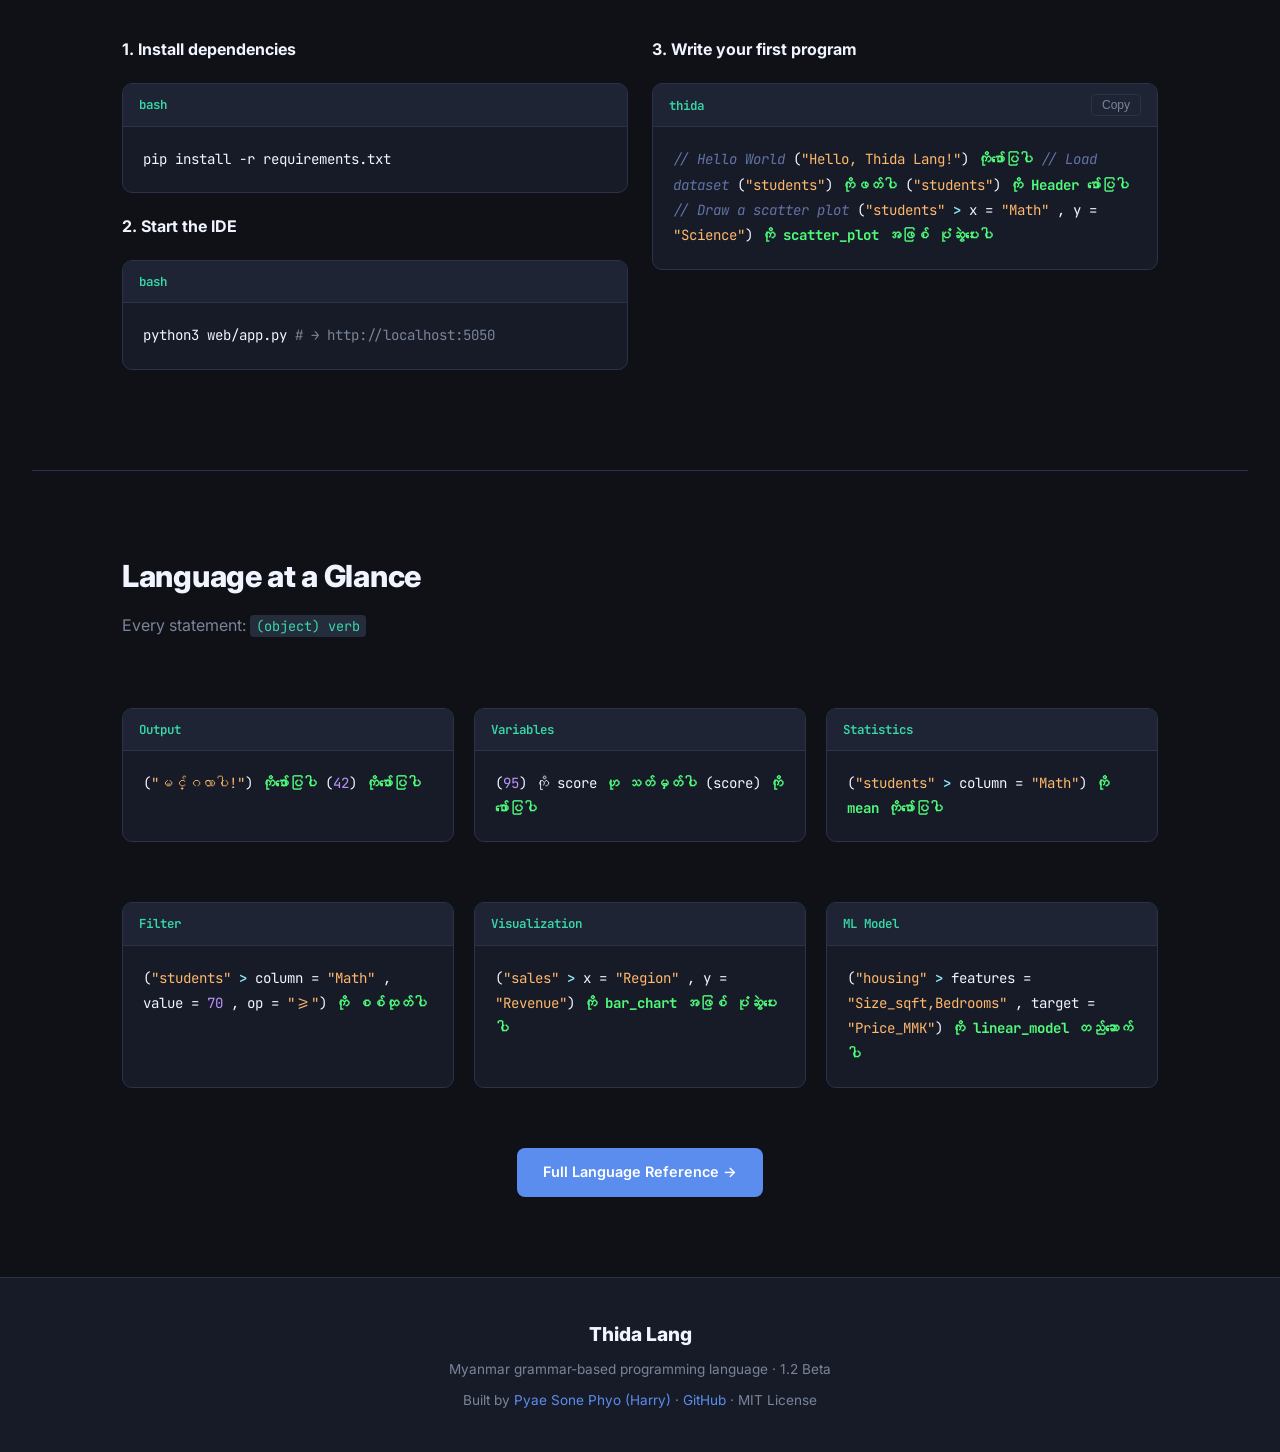
==== commit 03fbe69c: "Add mobile-responsive nav with hamburger menu to docs-site All 5 pages get a hamburger button on mob" ====
--- a/docs-site/index.html
+++ b/docs-site/index.html
@@ -32,8 +32,22 @@
       <svg width="14" height="14" viewBox="0 0 16 16" fill="currentColor"><path d="M8 0C3.58 0 0 3.58 0 8c0 3.54 2.29 6.53 5.47 7.59.4.07.55-.17.55-.38 0-.19-.01-.82-.01-1.49-2.01.37-2.53-.49-2.69-.94-.09-.23-.48-.94-.82-1.13-.28-.15-.68-.52-.01-.53.63-.01 1.08.58 1.23.82.72 1.21 1.87.87 2.33.66.07-.52.28-.87.51-1.07-1.78-.2-3.64-.89-3.64-3.95 0-.87.31-1.59.82-2.15-.08-.2-.36-1.02.08-2.12 0 0 .67-.21 2.2.82.64-.18 1.32-.27 2-.27.68 0 1.36.09 2 .27 1.53-1.04 2.2-.82 2.2-.82.44 1.1.16 1.92.08 2.12.51.56.82 1.27.82 2.15 0 3.07-1.87 3.75-3.65 3.95.29.25.54.73.54 1.48 0 1.07-.01 1.93-.01 2.2 0 .21.15.46.55.38A8.013 8.013 0 0016 8c0-4.42-3.58-8-8-8z"/></svg>
     </a>
     <button id="theme-btn" class="theme-btn" onclick="toggleTheme()" title="Toggle theme">☀</button>
+    <button class="nav-hamburger" id="nav-hamburger" onclick="toggleMenu()" aria-label="Menu">
+      <span></span><span></span><span></span>
+    </button>
   </div>
 </nav>
+<div class="nav-mobile-menu" id="nav-mobile-menu">
+  <a href="index.html"        class="nav-link active">Home</a>
+  <a href="about.html"        class="nav-link">About</a>
+  <a href="contributors.html" class="nav-link">Contributors</a>
+  <a href="contact.html"      class="nav-link">Contact</a>
+  <a href="docs.html" class="nav-doc-btn">Documentation</a>
+  <a href="https://github.com/deluluscientist/thida-lang" target="_blank" class="nav-mobile-gh">
+    <svg width="16" height="16" viewBox="0 0 16 16" fill="currentColor"><path d="M8 0C3.58 0 0 3.58 0 8c0 3.54 2.29 6.53 5.47 7.59.4.07.55-.17.55-.38 0-.19-.01-.82-.01-1.49-2.01.37-2.53-.49-2.69-.94-.09-.23-.48-.94-.82-1.13-.28-.15-.68-.52-.01-.53.63-.01 1.08.58 1.23.82.72 1.21 1.87.87 2.33.66.07-.52.28-.87.51-1.07-1.78-.2-3.64-.89-3.64-3.95 0-.87.31-1.59.82-2.15-.08-.2-.36-1.02.08-2.12 0 0 .67-.21 2.2.82.64-.18 1.32-.27 2-.27.68 0 1.36.09 2 .27 1.53-1.04 2.2-.82 2.2-.82.44 1.1.16 1.92.08 2.12.51.56.82 1.27.82 2.15 0 3.07-1.87 3.75-3.65 3.95.29.25.54.73.54 1.48 0 1.07-.01 1.93-.01 2.2 0 .21.15.46.55.38A8.013 8.013 0 0016 8c0-4.42-3.58-8-8-8z"/></svg>
+    GitHub
+  </a>
+</div>
 
 <!-- HERO -->
 <section class="hero">
@@ -213,5 +227,21 @@
   });
 }
 </script>
+<script>
+function toggleMenu() {
+  var btn = document.getElementById('nav-hamburger');
+  var menu = document.getElementById('nav-mobile-menu');
+  btn.classList.toggle('open');
+  menu.classList.toggle('open');
+}
+document.addEventListener('click', function(e) {
+  if (!e.target.closest('.nav-hamburger') && !e.target.closest('.nav-mobile-menu')) {
+    var btn = document.getElementById('nav-hamburger');
+    var menu = document.getElementById('nav-mobile-menu');
+    if (btn) btn.classList.remove('open');
+    if (menu) menu.classList.remove('open');
+  }
+});
+</script>
 </body>
 </html>
--- a/docs-site/style.css
+++ b/docs-site/style.css
@@ -152,7 +152,7 @@
   color: var(--bright); line-height: 1.15; margin-bottom: 18px;
   letter-spacing: -.5px;
 }
-.hero-title span { color: var(--accent); }
+.hero-title span { color: var(--accent); display: block; font-size: clamp(1rem, 2.8vw, 1.55rem); font-weight: 600; letter-spacing: .2px; margin-top: 6px; line-height: 1.4; }
 .hero-sub {
   font-size: 1.12rem; color: var(--dim); max-width: 560px;
   margin: 0 auto 36px; line-height: 1.8;
@@ -427,12 +427,74 @@
 .footer-inner { max-width: 600px; margin: 0 auto; }
 .footer-logo  { font-size: 1.2rem; font-weight: 800; color: var(--bright); margin-bottom: 8px; }
 
+/* ── HAMBURGER ────────────────────────────────────────── */
+.nav-hamburger {
+  display: none;
+  flex-direction: column; justify-content: center; align-items: center; gap: 5px;
+  width: 34px; height: 34px; background: none;
+  border: 1px solid var(--border); border-radius: 6px; cursor: pointer;
+  flex-shrink: 0; transition: border-color .15s;
+}
+.nav-hamburger:hover { border-color: var(--accent); }
+.nav-hamburger span {
+  display: block; width: 16px; height: 2px;
+  background: var(--dim); border-radius: 2px;
+  transition: transform .2s, opacity .2s, background .15s;
+}
+.nav-hamburger:hover span { background: var(--bright); }
+.nav-hamburger.open span:nth-child(1) { transform: translateY(7px) rotate(45deg); }
+.nav-hamburger.open span:nth-child(2) { opacity: 0; }
+.nav-hamburger.open span:nth-child(3) { transform: translateY(-7px) rotate(-45deg); }
+
+.nav-mobile-menu {
+  display: none;
+  position: fixed; top: var(--nav-h); left: 0; right: 0;
+  background: var(--bg2); border-bottom: 1px solid var(--border);
+  padding: 16px 20px 20px; z-index: 99;
+  flex-direction: column; gap: 4px;
+  box-shadow: 0 8px 24px rgba(0,0,0,.25);
+}
+.nav-mobile-menu.open { display: flex; }
+.nav-mobile-menu .nav-link { padding: 10px 14px; font-size: .95rem; border-radius: 8px; }
+.nav-mobile-menu .nav-doc-btn {
+  margin-top: 8px; padding: 10px 16px; text-align: center;
+  justify-content: center; font-size: .9rem; border-radius: 8px;
+}
+.nav-mobile-gh {
+  display: flex; align-items: center; gap: 10px;
+  padding: 10px 14px; border-radius: 8px;
+  color: var(--dim); font-size: .9rem; font-weight: 500;
+  transition: color .15s, background .15s;
+}
+.nav-mobile-gh:hover { color: var(--bright); background: var(--bg4); text-decoration: none; }
+
 /* ── RESPONSIVE ───────────────────────────────────────── */
-@media (max-width: 600px) {
+@media (max-width: 768px) {
   .nav { padding: 0 16px; }
-  .nav-links .nav-link:not(.nav-gh) { display: none; }
-  .hero, .section, .about-hero, .about-section { padding-left: 20px; padding-right: 20px; }
-  .hero-title { font-size: 2rem; }
+  .nav-center { display: none; }
+  .nav-right .nav-doc-btn,
+  .nav-right .nav-gh-icon { display: none; }
+  .nav-hamburger { display: flex; }
+
+  .hero { padding-top: calc(var(--nav-h) + 48px); }
+  .hero-inner { padding: 0 20px 48px; }
+  .hero-title { font-size: clamp(2rem, 8vw, 2.8rem); }
+  .hero-title span { font-size: clamp(.9rem, 4vw, 1.2rem); }
+  .hero-sub { font-size: 1rem; }
+  .hero-btns { flex-direction: column; align-items: center; }
+  .hero-btns .btn { width: 100%; max-width: 280px; justify-content: center; }
+
+  .section { padding: 56px 20px; }
+  .about-hero { padding: calc(var(--nav-h) + 48px) 20px 48px; }
+  .about-section { padding: 0 20px 48px; }
+  .ah-title { font-size: 1.9rem; }
+  .section-title { font-size: 1.5rem; }
+  .divider { margin: 0 20px; }
+
+  .qs-grid { grid-template-columns: 1fr; }
+  .feature-grid { grid-template-columns: 1fr; }
+  .contact-grid { grid-template-columns: 1fr; }
+  .docs-content { padding: 28px 20px 60px; }
 }
 
 /* ── SCROLL HIGHLIGHT ─────────────────────────────────── */
